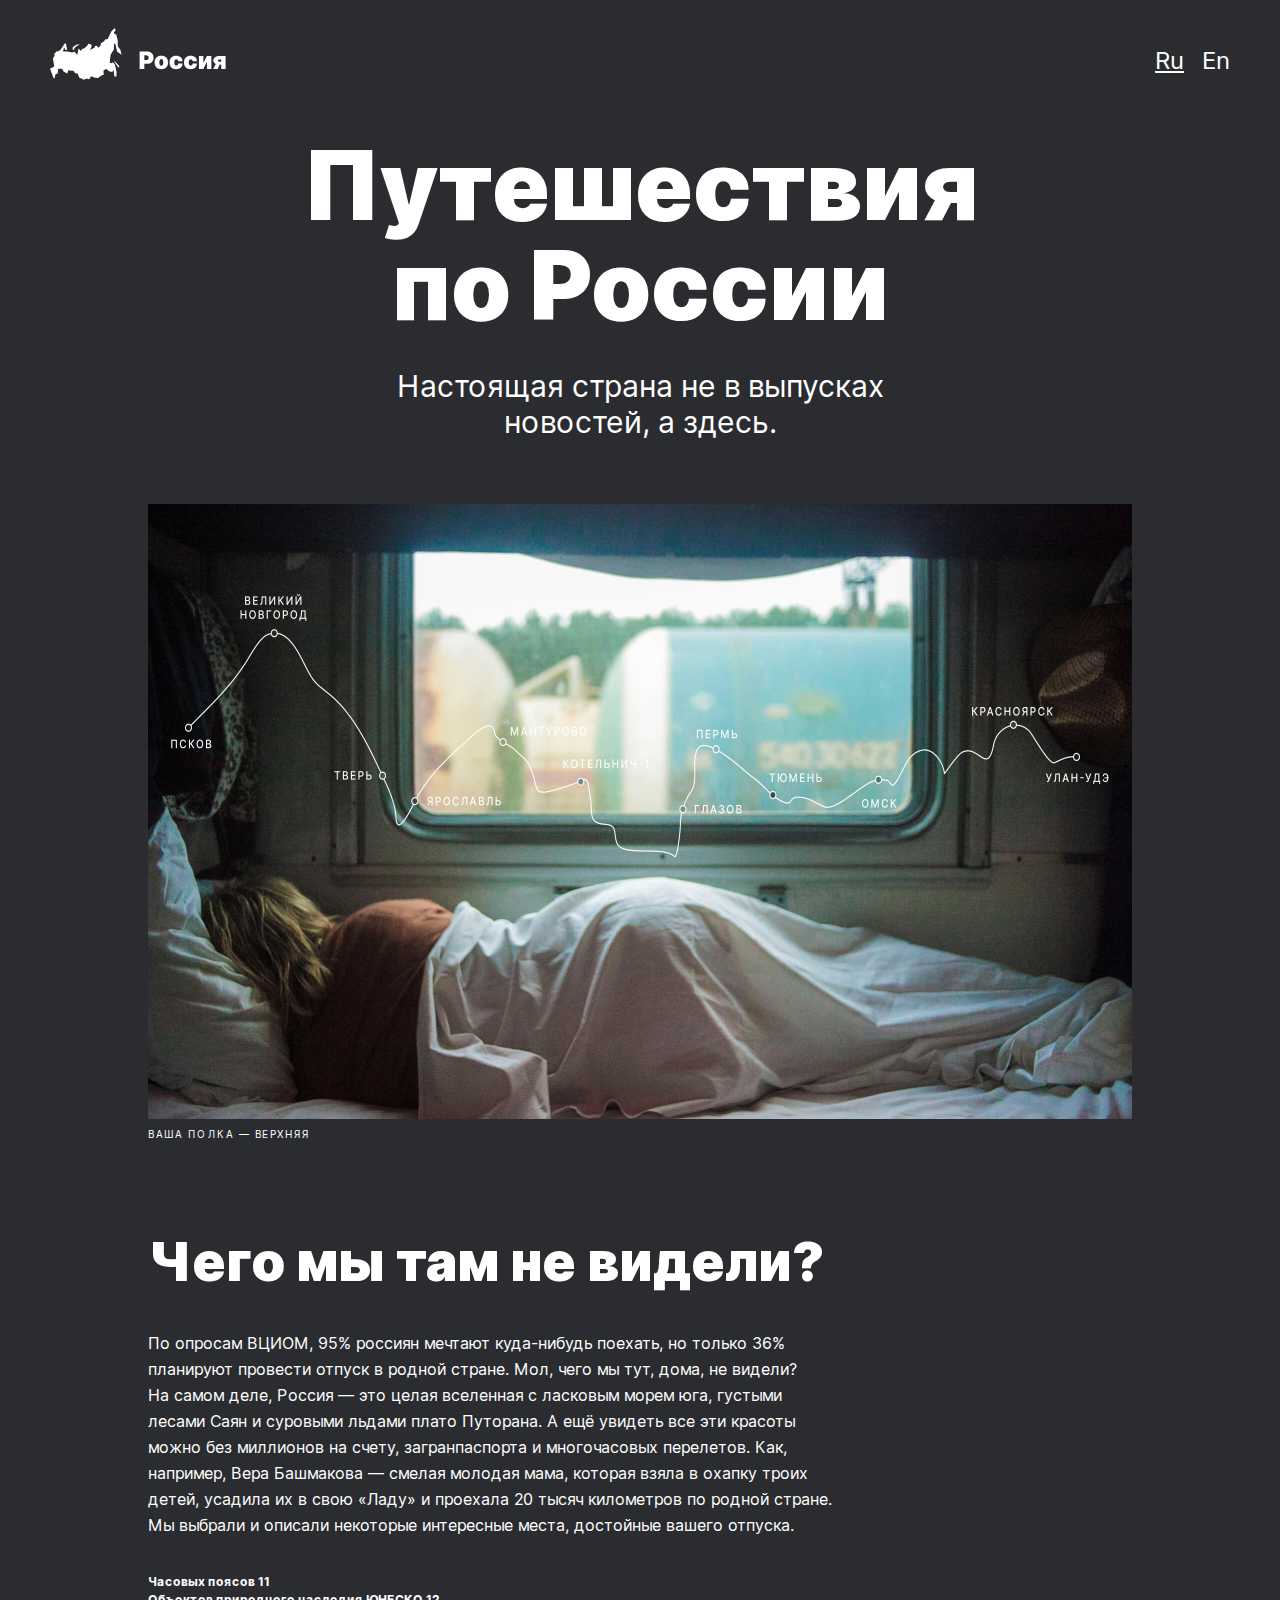
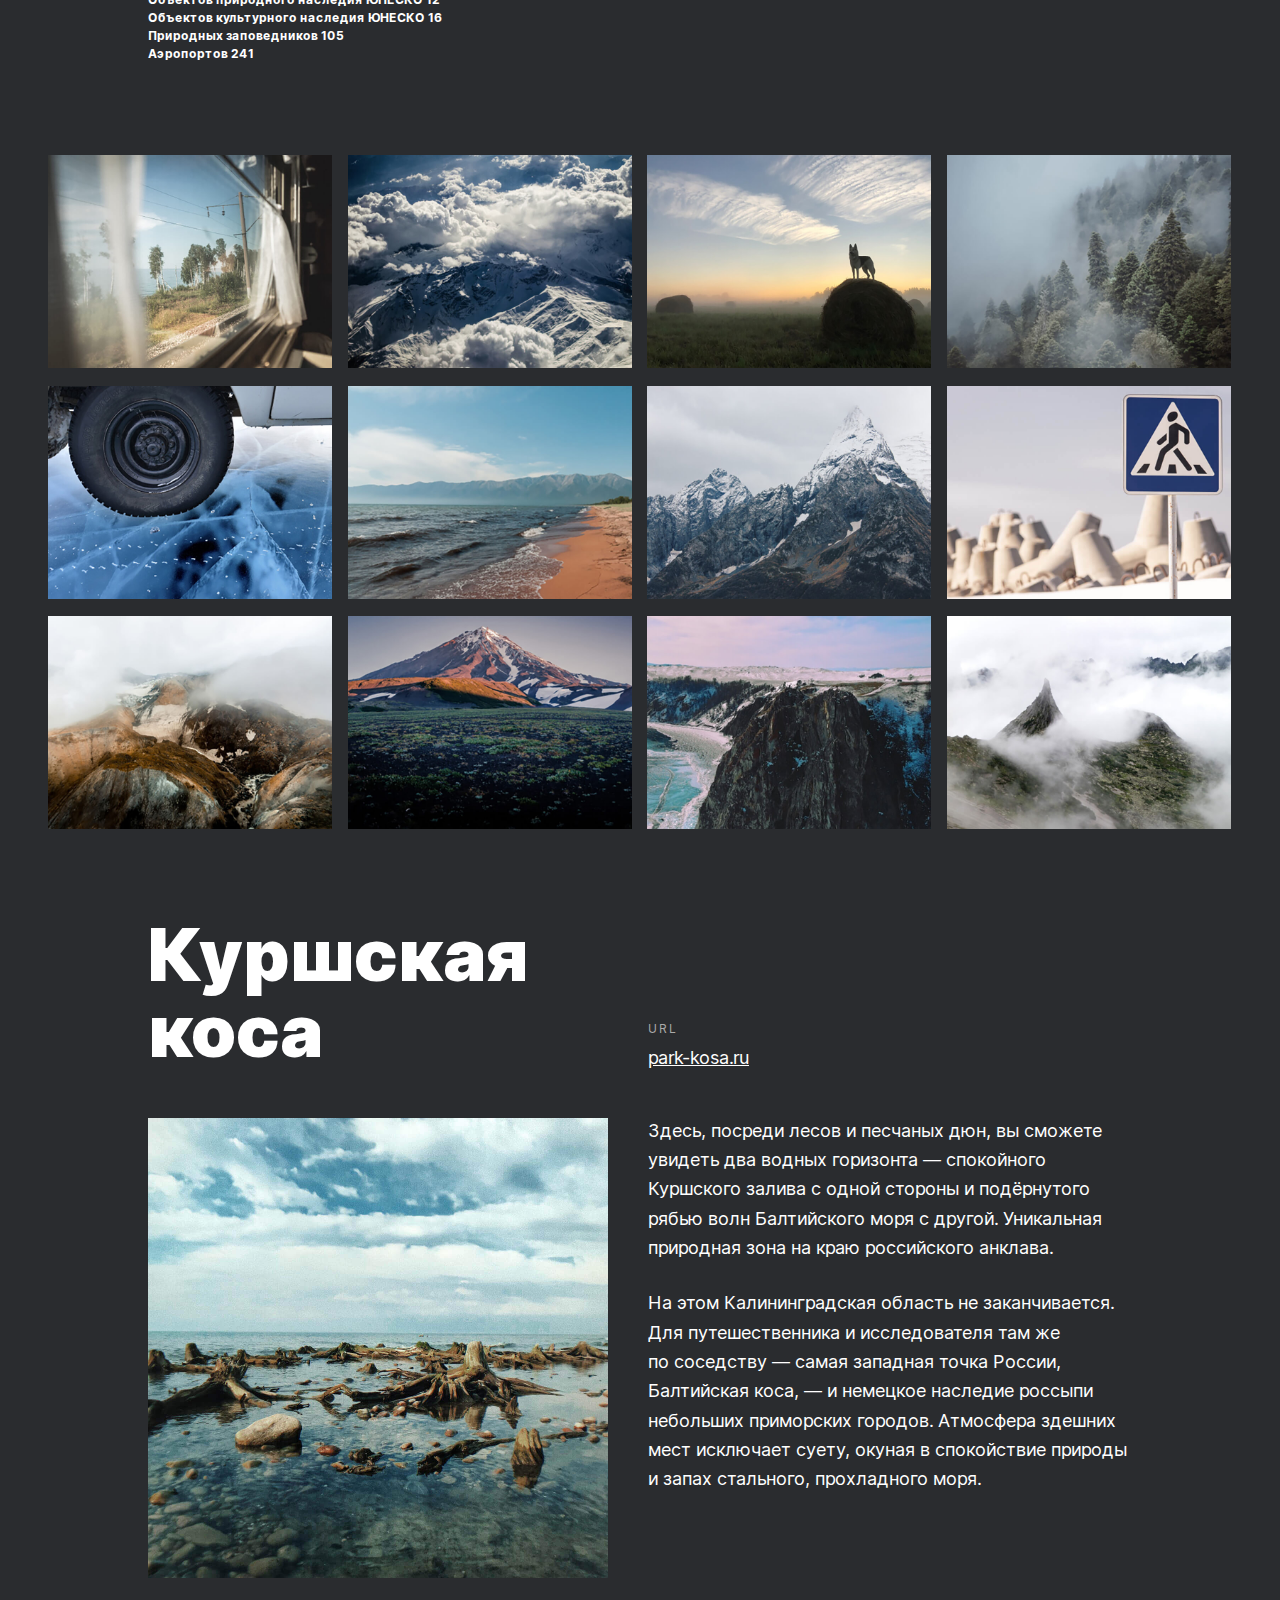
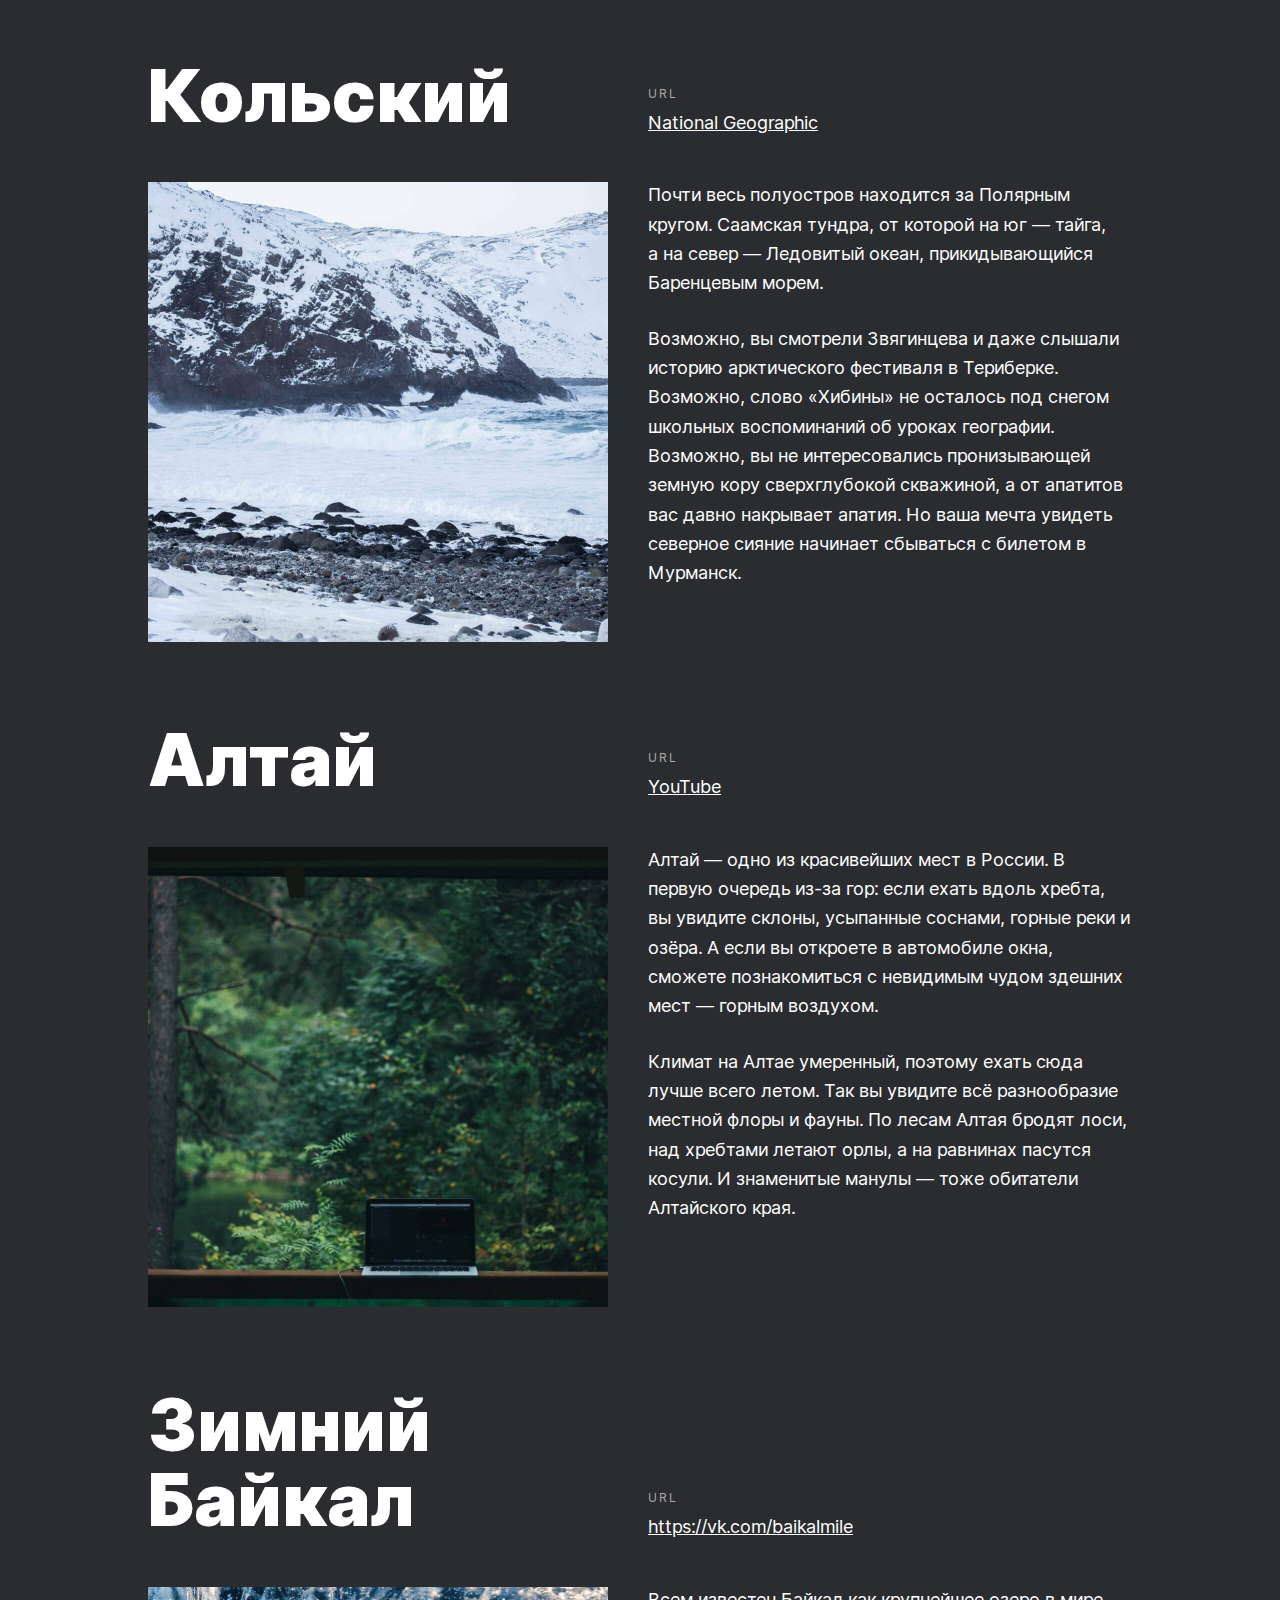
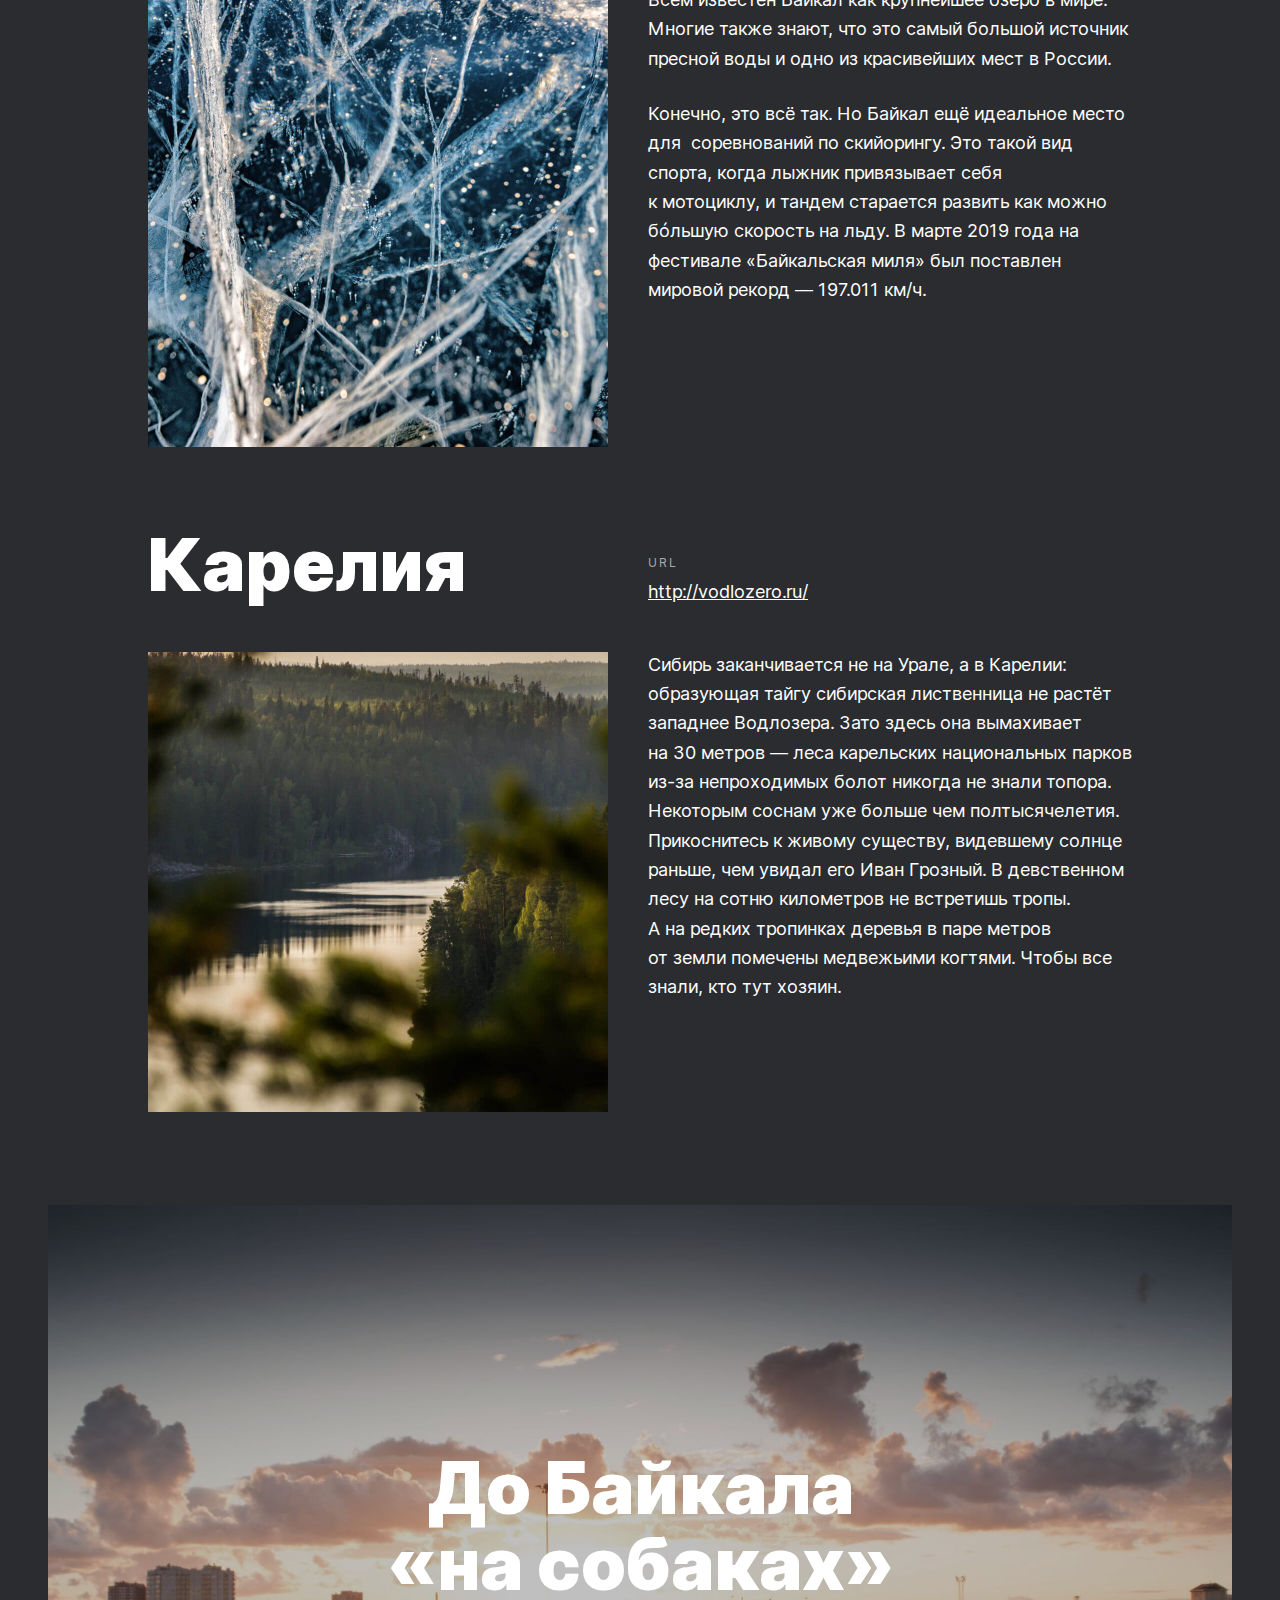
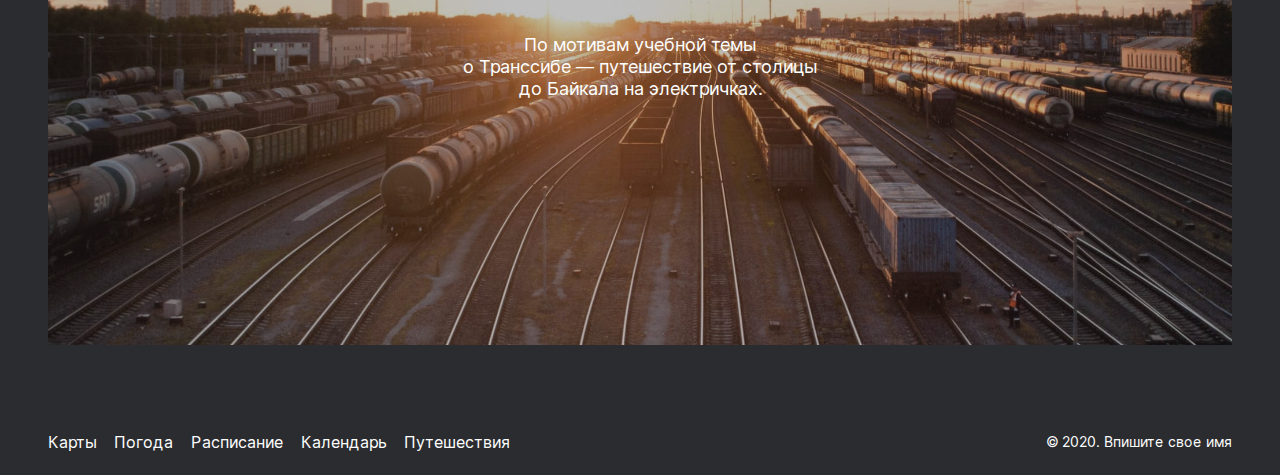
==== index.html @ 859beb15 "Файловая структура по БЭМ" ====
<!DOCTYPE html>
<html lang="ru">
  <head>
    <meta charset="UTF-8" />
    <meta name="viewport" content="width=device-width, initial-scale=1.0" />
    <link rel="stylesheet" href="./pages/index.css" />
    <title>Путешествия по России</title>
  </head>
  <body>
    <div class="page">
      <header class="header">
        <img
          class="header__logo"
          src="./images/header-logo.svg"
          alt="логотип Путешествия по России"
        />
        <ul class="header__lang">
          <li class="header__lang-links">
            <a href="#" class="header__lang-link header__lang-link_active"
              >Ru</a
            >
          </li>
          <li class="header__lang-links">
            <a href="#" class="header__lang-link">En</a>
          </li>
        </ul>
      </header>

      <main class="content">
        <section class="lead">
          <h1 class="lead__title">Путешествия по России</h1>

          <p class="lead__subtitle">
            Настоящая страна не в выпусках новостей, а здесь.
          </p>
          <img
            class="lead__image"
            src="./images/lead-polka.jpg"
            alt="Изображение полки в вагоне"
          />
          <p class="lead__caption">ваша полка — верхняя</p>
        </section>

        <section class="intro">
          <h2 class="intro__title">Чего мы&nbsp;там не&nbsp;видели?</h2>
          <p class="intro__text">
            По&nbsp;опросам ВЦИОМ, 95% россиян мечтают куда-нибудь поехать,
            но&nbsp;только 36% планируют провести отпуск в&nbsp;родной стране.
            Мол, чего мы&nbsp;тут, дома, не&nbsp;видели? На&nbsp;самом деле,
            Россия&nbsp;&mdash; это целая вселенная с ласковым морем юга,
            густыми лесами Саян и&nbsp;суровыми льдами плато Путорана.
            А&nbsp;ещё увидеть все эти красоты можно без миллионов на счету,
            загранпаспорта и&nbsp;многочасовых перелетов. Как, например, Вера
            Башмакова&nbsp;&mdash; смелая молодая мама, которая взяла
            в&nbsp;охапку троих детей, усадила их&nbsp;в&nbsp;свою
            &laquo;Ладу&raquo; и&nbsp;проехала 20&nbsp;тысяч километров
            по&nbsp;родной стране. Мы&nbsp;выбрали и&nbsp;описали некоторые
            интересные места, достойные вашего отпуска.
          </p>
          <ul class="intro__list">
            <li class="intro__list-element">Часовых поясов 11</li>
            <li class="intro__list-element">
              Объектов природного наследия ЮНЕСКО 12
            </li>
            <li class="intro__list-element">
              Объектов культурного наследия ЮНЕСКО 16
            </li>
            <li class="intro__list-element">Природных заповедников 105</li>
            <li class="intro__list-element">Аэропортов 241</li>
          </ul>
        </section>

        <section class="photo-grids">
          <ul class="photo-grid">
          <li class="photo-grid__item">
            <img
              class="photo-grid__img"
              src="./images/photo-grid-train.jpg"
              alt="Поезд"
            />
          </li>
          <li class="photo-grid__item">
            <img
              class="photo-grid__img"
              src="./images/photo-grid-atharva-tulsi.jpg"
              alt="Вершина горы"
            />
          </li>
          <li class="photo-grid__item">
            <img
              class="photo-grid__img"
              src="./images/photo-grid-tuman.jpg"
              alt="Туман"
            />
          </li>
          <li class="photo-grid__item">
            <img
              class="photo-grid__img"
              src="./images/photo-grid-sochi.jpg"
              alt="Сочи"
            />
          </li>
          <li class="photo-grid__item">
            <img
              class="photo-grid__img"
              src="./images/photo-grid-arisa.jpg"
              alt="Лед"
            />
          </li>
          <li class="photo-grid__item">
            <img
              class="photo-grid__img"
              src="./images/photo-grid-baikal.jpg"
              alt="Байкал"
            />
          </li>
          <li class="photo-grid__item">
            <img
              class="photo-grid__img"
              src="./images/photo-grid-elbrus.jpg"
              alt="Эльбрус"
            />
          </li>
          <li class="photo-grid__item">
            <img
              class="photo-grid__img"
              src="./images/photo-grid-kondratiev.jpg"
              alt="Кондратьев"
            />
          </li>
          <li class="photo-grid__item">
            <img
              class="photo-grid__img"
              src="./images/photo-grid-kamchatka-1.jpg"
              alt="Камчатка"
            />
          </li>
          <li class="photo-grid__item">
            <img
              class="photo-grid__img"
              src="./images/photo-grid-kamchatka-2.jpg"
              alt="Камчатка"
            />
          </li>
          <li class="photo-grid__item">
            <img
              class="photo-grid__img"
              src="./images/photo-grid-baikal-2.jpg"
              alt="Байкал"
            />
          </li>
          <li class="photo-grid__item">
            <img
              class="photo-grid__img"
              src="./images/photo-grid-ergaki.jpg"
              alt="Эргаки"
            />
          </li>
        </ul>
        </section>
        <section class="places">
          <div class="place">
            <h2 class="place__title">Куршская коса</h2>
            <img
              class="place__img"
              src="./images/place-kosa.jpg"
              alt="Куршская коса"
            />
            <div class="place__website">
              <p class="place__url">URL</p>
              <a href="http://park-kosa.ru" class="place__link">park-kosa.ru</a>
            </div>
            <div class="place__paragraph">
              <p class="place__text place__text_top">
                Здесь, посреди лесов и&nbsp;песчаных дюн, вы&nbsp;сможете
                увидеть два водных горизонта&nbsp;&mdash; спокойного Куршского
                залива с&nbsp;одной стороны и подёрнутого рябью волн Балтийского
                моря с&nbsp;другой. Уникальная природная зона на&nbsp;краю
                российского анклава.
              </p>
              <p class="place__text">
                На&nbsp;этом Калининградская область не&nbsp;заканчивается.
                Для&nbsp;путешественника и&nbsp;исследователя там&nbsp;же
                по&nbsp;соседству&nbsp;&mdash; самая западная точка России,
                Балтийская коса,&nbsp;&mdash; и&nbsp;немецкое наследие россыпи
                небольших приморских городов. Атмосфера здешних мест исключает
                суету, окуная в&nbsp;спокойствие природы и&nbsp;запах стального,
                прохладного моря.
              </p>
            </div>
          </div>
          <div class="place">
            <h2 class="place__title">Кольский</h2>
            <img
              class="place__img"
              src="./images/place-kolsky.jpg"
              alt="Кольский"
            />
            <div class="place__website">
              <p class="place__url">URL</p>
              <a
                href="https://yourshot.nationalgeographic.com/photos/?keywords=kolskiy"
                class="place__link"
                >National Geographic</a
              >
            </div>
            <div class="place__paragraph">
              <p class="place__text place__text_top">
                Почти весь полуостров находится за&nbsp;Полярным кругом.
                Саамская тундра, от&nbsp;которой на&nbsp;юг&nbsp;&mdash; тайга,
                а&nbsp;на&nbsp;север&nbsp;&mdash; Ледовитый океан,
                прикидывающийся Баренцевым морем.
              </p>
              <p class="place__text">
                Возможно, вы смотрели Звягинцева и даже слышали историю
                арктического фестиваля в Териберке. Возможно, слово «Хибины» не
                осталось под снегом школьных воспоминаний об уроках географии.
                Возможно, вы не интересовались пронизывающей земную кору
                сверхглубокой скважиной, а от апатитов вас давно накрывает
                апатия. Но ваша мечта увидеть северное сияние начинает сбываться
                с билетом в Мурманск.
              </p>
            </div>
          </div>
          <div class="place">
            <h2 class="place__title">Алтай</h2>
            <img
              class="place__img"
              src="./images/place-altai.jpg"
              alt="Алтай"
            />
            <div class="place__website">
              <p class="place__url">URL</p>
              <a
                href="https://www.youtube.com/watch?v=7ZEsoV7kWAQ
              "
                class="place__link"
                >YouTube
              </a>
            </div>
            <div class="place__paragraph">
              <p class="place__text place__text_top">
                Алтай — одно из красивейших мест в России. В первую очередь
                из-за гор: если ехать вдоль хребта, вы увидите склоны, усыпанные
                соснами, горные реки и озёра. А&nbsp;если вы откроете в
                автомобиле окна, сможете познакомиться с невидимым чудом здешних
                мест — горным воздухом.
              </p>
              <p class="place__text">
                Климат на Алтае умеренный, поэтому ехать сюда лучше всего летом.
                Так вы увидите всё разнообразие местной флоры и фауны. По лесам
                Алтая бродят лоси, над хребтами летают орлы, а&nbsp;на равнинах
                пасутся косули. И&nbsp;знаменитые манулы — тоже обитатели
                Алтайского края.
              </p>
            </div>
          </div>
          <div class="place">
            <h2 class="place__title">Зимний Байкал</h2>
            <img
              class="place__img"
              src="./images/place-winter-baikal.jpg"
              alt="Зимний Байкал"
            />
            <div class="place__website">
              <p class="place__url">URL</p>
              <a href="https://vk.com/baikalmile" class="place__link"
                >https://vk.com/baikalmile</a
              >
            </div>
            <div class="place__paragraph">
              <p class="place__text place__text_top">
                Всем известен Байкал как крупнейшее озеро в&nbsp;мире. Многие
                также знают, что это самый большой источник пресной воды
                и&nbsp;одно из красивейших мест в&nbsp;России.
              </p>
              <p class="place__text">
                Конечно, это всё так. Но Байкал ещё идеальное место для 
                соревнований по скийорингу. Это такой вид спорта, когда лыжник
                привязывает себя к&nbsp;мотоциклу,&nbsp;и&nbsp;тандем старается развить как
                можно бóльшую скорость на льду. В марте 2019 года на фестивале
                «Байкальская миля» был поставлен мировой рекорд — 197.011 км/ч.
              </p>
            </div>
          </div>
          <div class="place">
            <h2 class="place__title">Карелия</h2>
            <img
              class="place__img"
              src="./images/place-karelia.jpg"
              alt="Карелия"
            />
            <div class="place__website">
              <p class="place__url">URL</p>
              <a href="http://vodlozero.ru" class="place__link"
                >http://vodlozero.ru/</a
              >
            </div>
            <div class="place__paragraph">
              <p class="place__text place__text_top">
                Сибирь заканчивается не&nbsp;на&nbsp;Урале,
                а&nbsp;в&nbsp;Карелии: образующая тайгу сибирская лиственница
                не&nbsp;растёт западнее Водлозера. Зато здесь она вымахивает
                на&nbsp;30&nbsp;метров&nbsp;&mdash; леса карельских национальных
                парков из-за непроходимых болот никогда не&nbsp;знали топора.
                Некоторым соснам уже больше чем полтысячелетия. Прикоснитесь к
                живому существу, видевшему солнце раньше, чем увидал его Иван
                Грозный. В&nbsp;девственном лесу на&nbsp;сотню километров
                не&nbsp;встретишь тропы. А&nbsp;на&nbsp;редких тропинках деревья
                в&nbsp;паре метров от&nbsp;земли помечены медвежьими когтями.
                Чтобы все знали, кто тут хозяин.
              </p>
              <p class="place__text"></p>
            </div>
          </div>
        </section>
        <section class="cover">
          <h2 class="cover__title">До Байкала «на&nbsp;собаках»</h2>
          <p class="cover__subtitle">
            По мотивам учебной темы о&nbsp;Транссибе&nbsp;—&nbsp;путешествие от&nbsp;столицы до
            Байкала на электричках.
          </p>
        </section>
      </main>

      <footer class="footer">
        <nav>
          <ul class="footer__menu">
            <li class="footer__links">
              <a href="https://yandex.ru/maps" class="footer__link">Карты</a>
            </li>
            <li class="footer__links">
              <a href="https://yandex.ru/pogoda" class="footer__link">Погода</a>
            </li>
            <li class="footer__links">
              <a href="https://rasp.yandex.ru" class="footer__link"
                >Расписание</a
              >
            </li>
            <li class="footer__links">
              <a href="https://calendar.yandex.ru" class="footer__link"
                >Календарь</a
              >
            </li>
            <li class="footer__links">
              <a
                href="
              https://travel.yandex.ru"
                class="footer__link"
                >Путешествия</a
              >
            </li>
          </ul>
        </nav>
        <div>
          <p class="footer__copyright">&copy; 2020. Впишите свое имя</p>
        </div>
      </footer>
    </div>
  </body>
</html>
---- pages/index.css ----
@import url(../vendor/normalize.css);
@import url(../vendor/fonts/fonts.css);

@import url(../blocks/page/page.css);
@import url(../blocks/header/header.css);
@import url(../blocks/header/__logo/header__logo.css);
@import url(../blocks/header/__lang/header__lang.css);
@import url(../blocks/header/__lang-links/header__lang-links.css);
@import url(../blocks/header/__lang-link/header__lang-link.css);
@import url(../blocks/header/__lang-link/header__lang-link_active.css);

@import url(../blocks/lead/lead.css);
@import url(../blocks/lead/__title/);
@import url(../blocks/lead/__title/lead__title.css);
@import url(../blocks/lead/__subtitle/lead__subtitle.css);
@import url(../blocks/lead/__image/lead__image.css);
@import url(../blocks/lead/__caption/lead__caption.css);

@import url(../blocks/intro/intro.css);
@import url(../blocks/intro/__title/intro__title.css);
@import url(../blocks/intro/__text/intro__text.css);
@import url(../blocks/intro/__list/intro__list.css);
@import url(../blocks/intro/__list-element/intro__list-element.css);

@import url(../blocks/photo-grid/photo-grid.css);
@import url(../blocks/photo-grid/__item/photo-grid__item.css);
@import url(../blocks/photo-grid/__img/photo-grid__img.css);

@import url(../blocks/places/places.css);

@import url(../blocks/place/place.css);
@import url(../blocks/place/__title/place__title.css);
@import url(../blocks/place/__img/place__img.css);
@import url(../blocks/place/__website/place__website.css);
@import url(../blocks/place/__url/place__url.css);
@import url(../blocks/place/__link/place__link.css);
@import url(../blocks/place/__paragraph/place__paragraph.css);
@import url(../blocks/place/__text/place__text.css);
@import url(../blocks/place/__text/place__text_top.css);

@import url(../blocks/cover/cover.css);
@import url(../blocks/cover/__title/cover__title.css);
@import url(../blocks/cover/__subtitle/cover__subtitle.css);

@import url(../blocks/footer/footer.css);
@import url(../blocks/footer/__menu/footer__menu.css);
@import url(../blocks/footer/__links/footer__links.css);
@import url(../blocks/footer/__link/footer__link.css);
@import url(../blocks/footer/__copyright/footer__copyright.css);
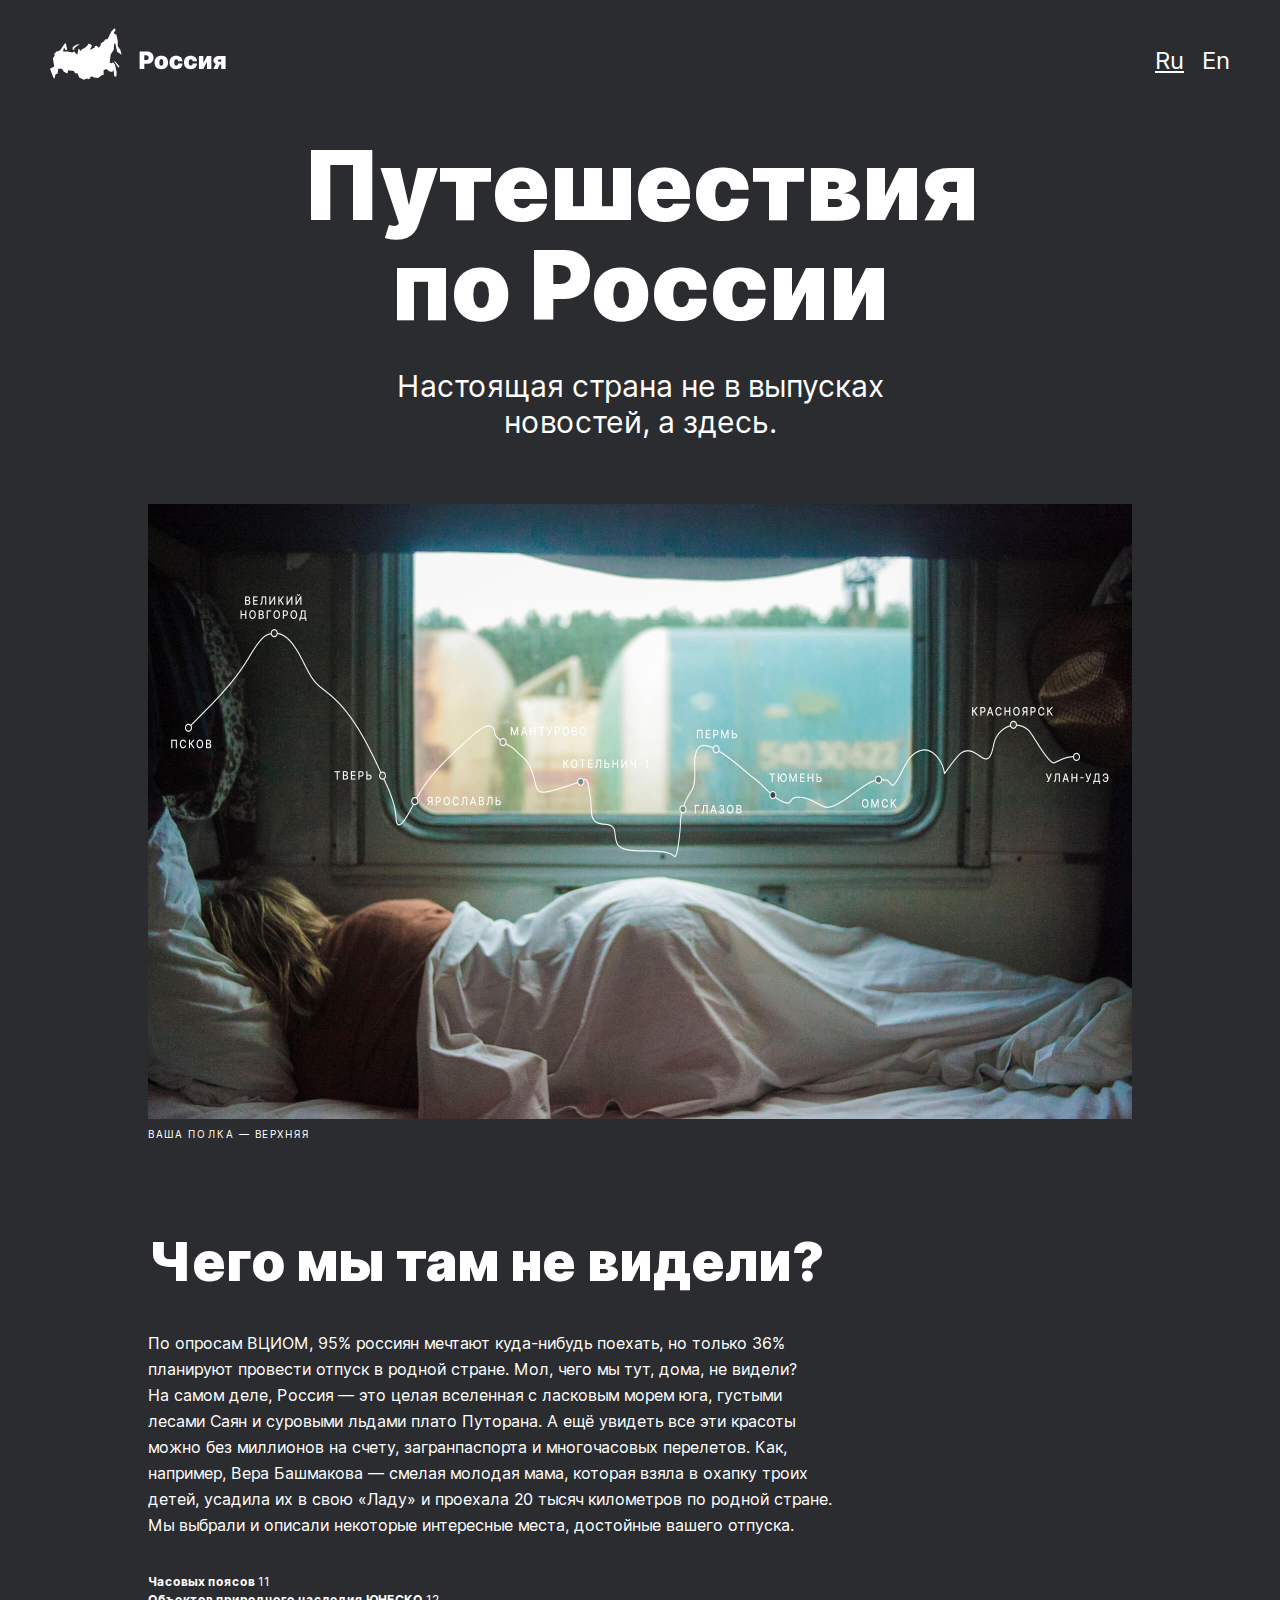
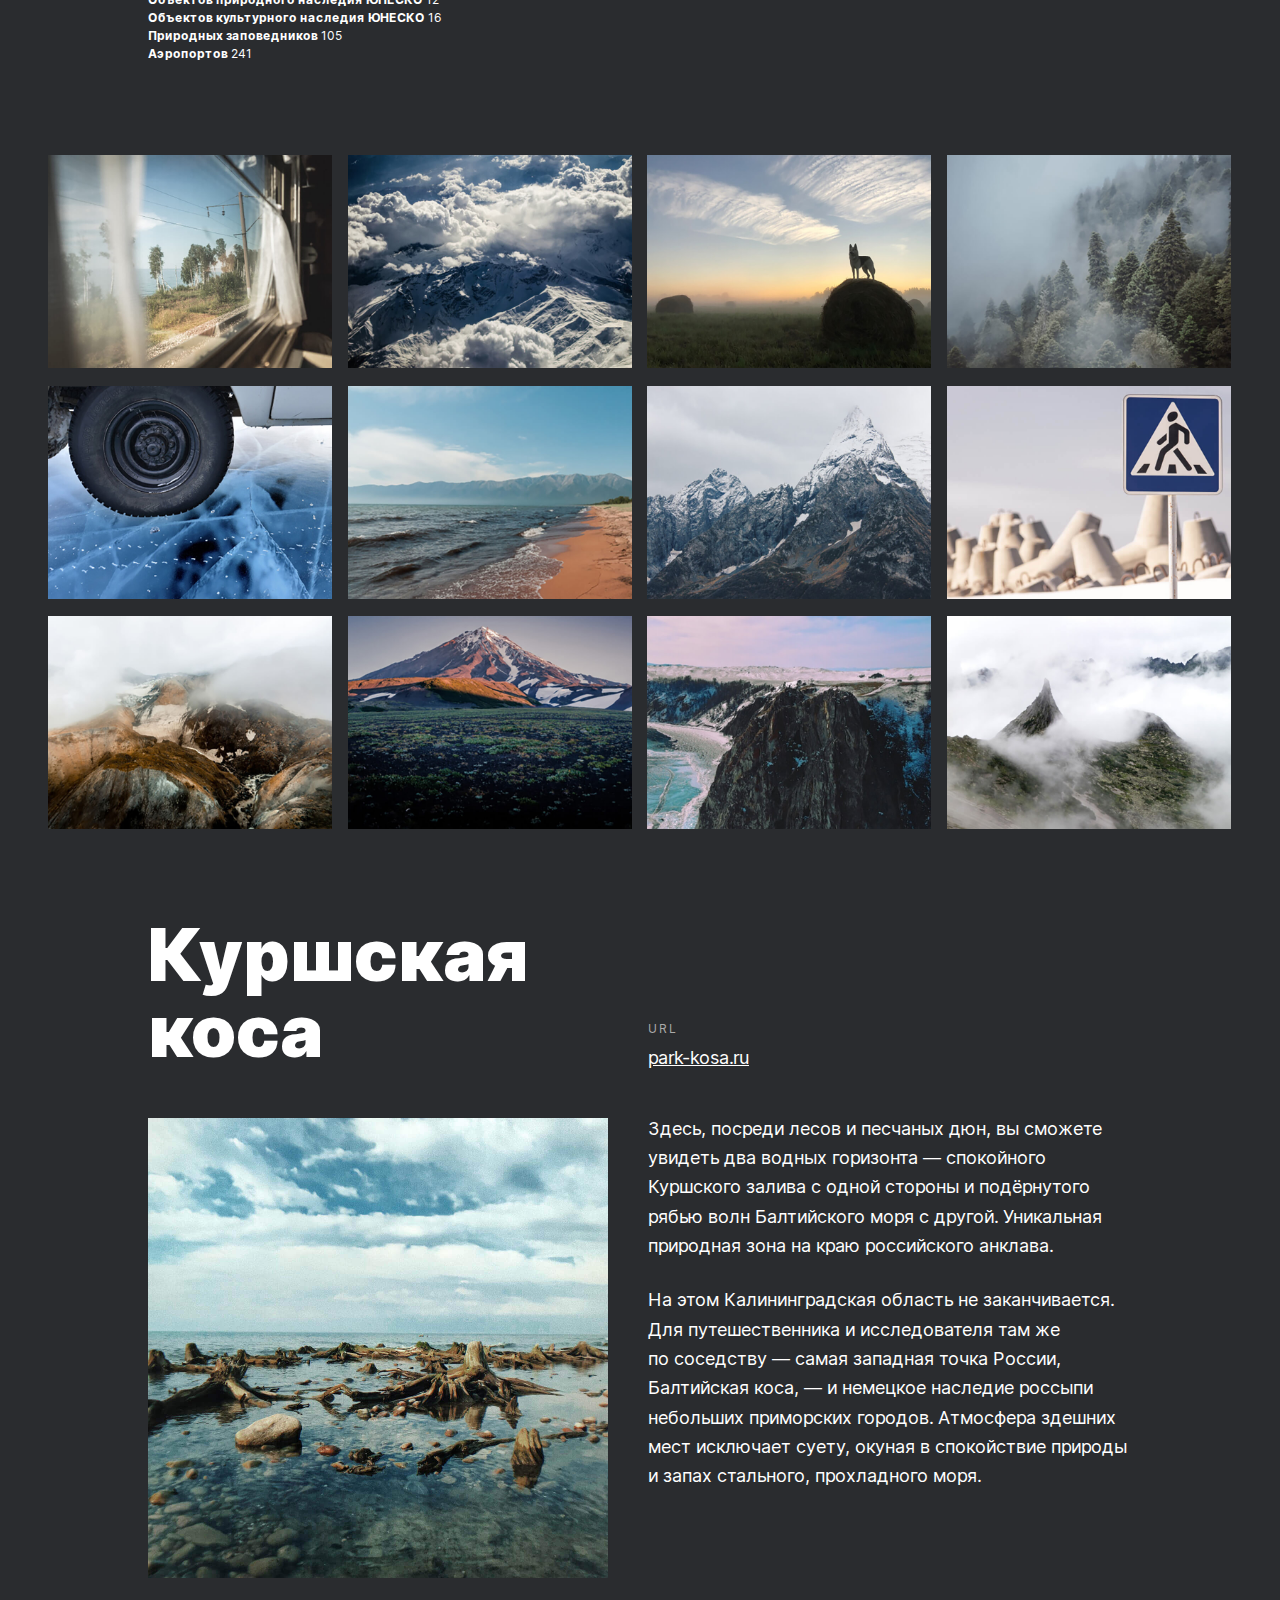
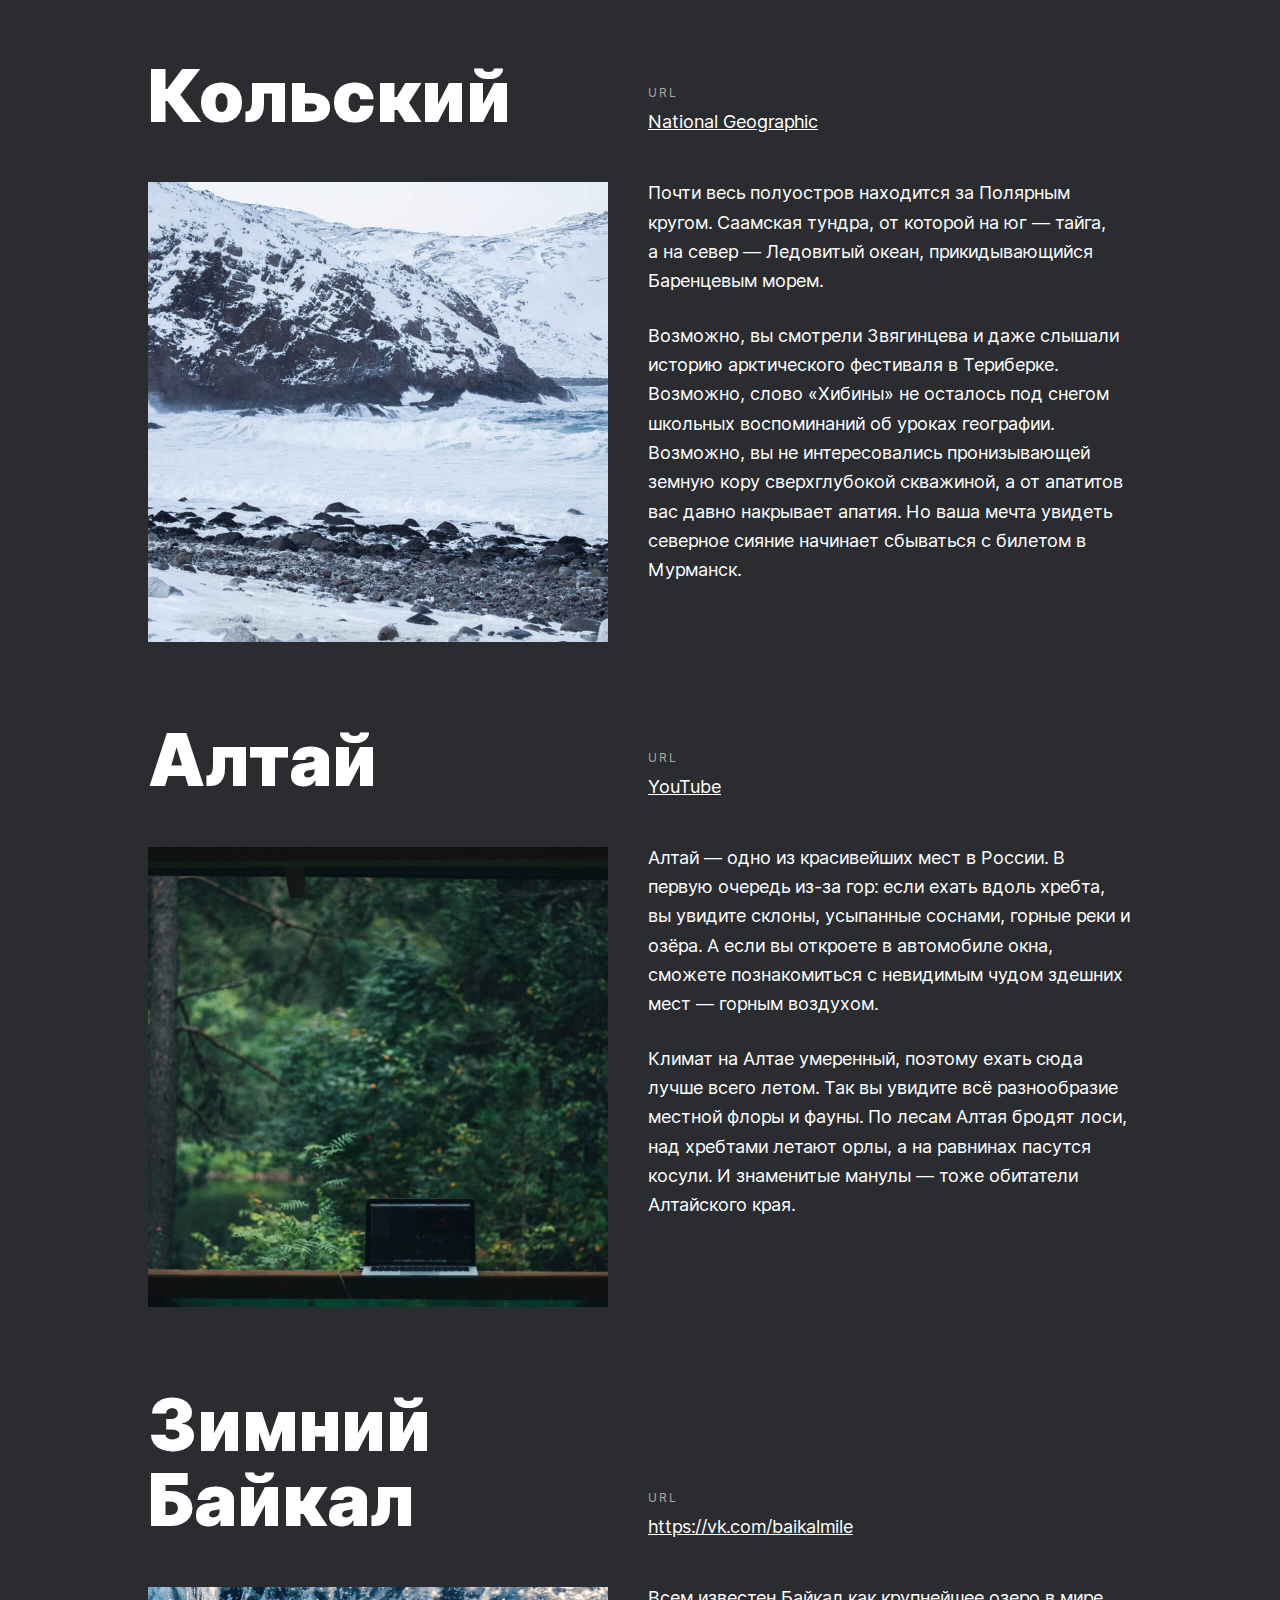
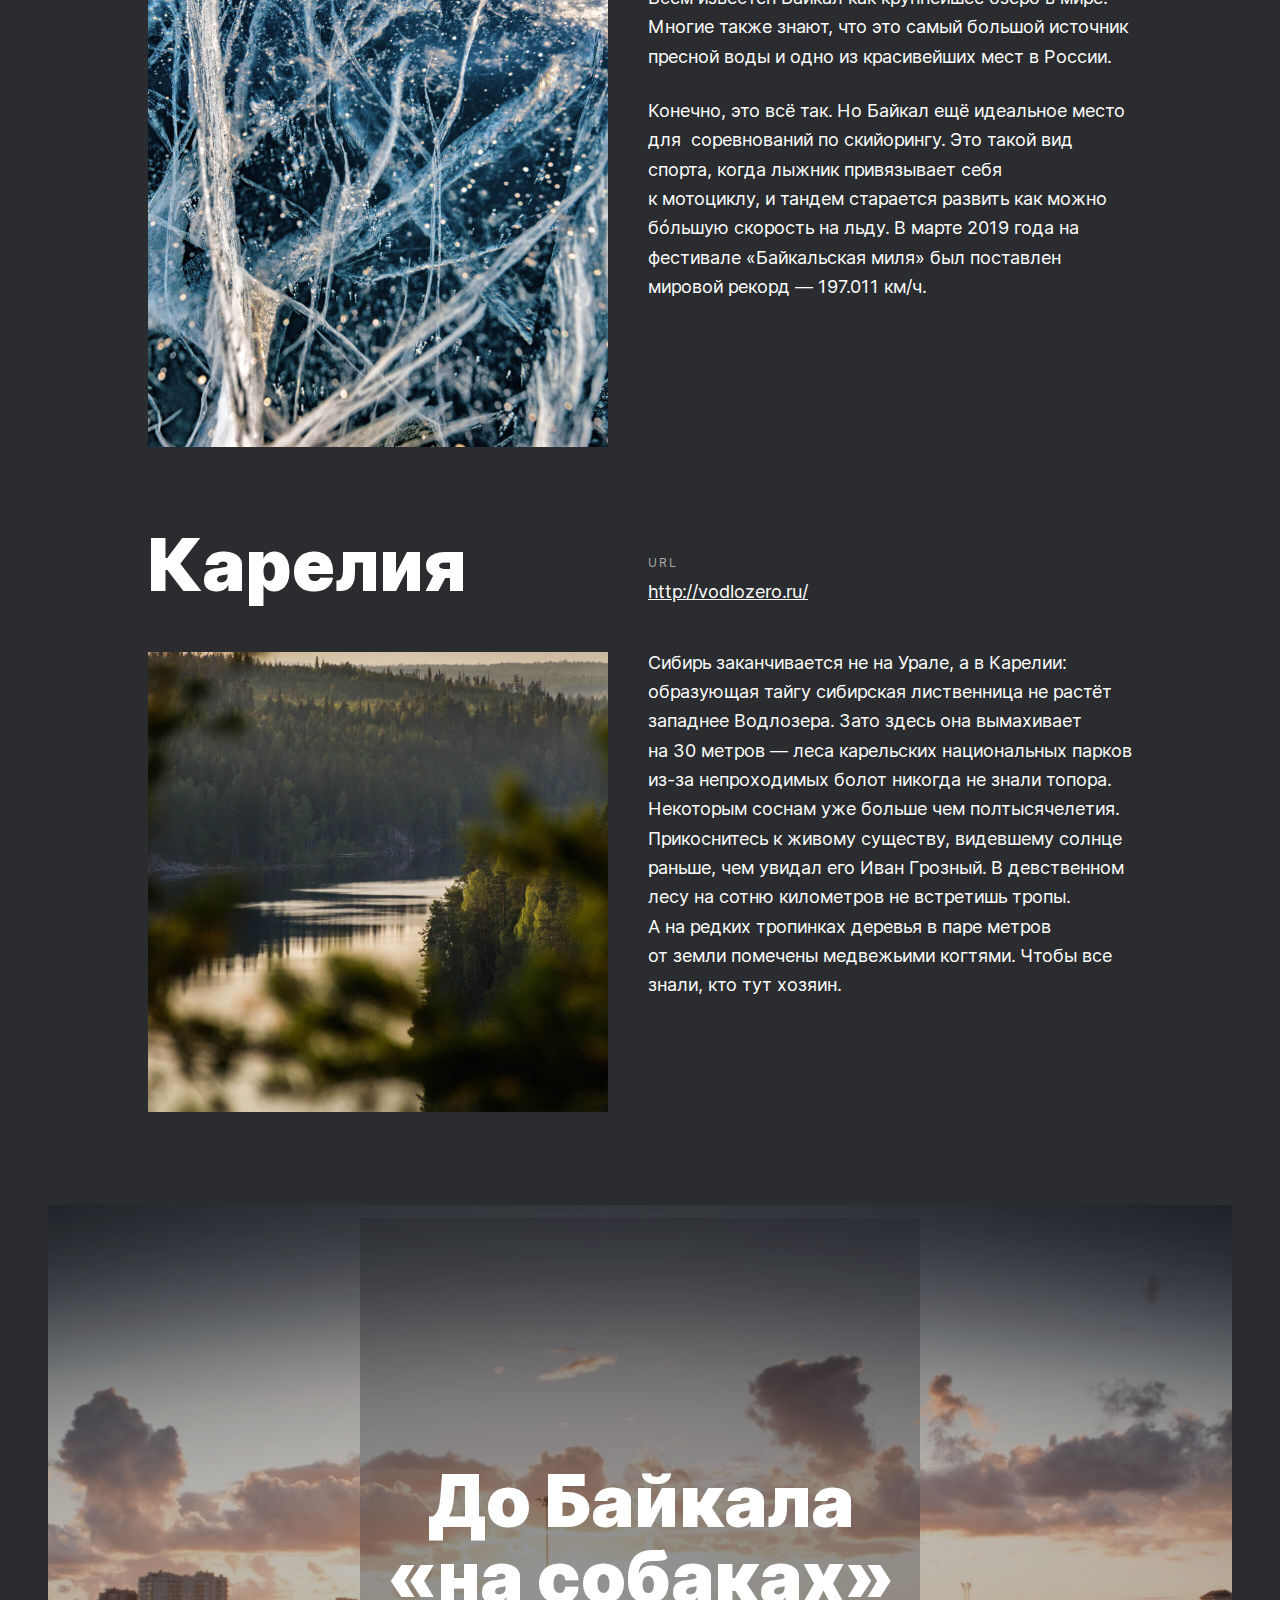
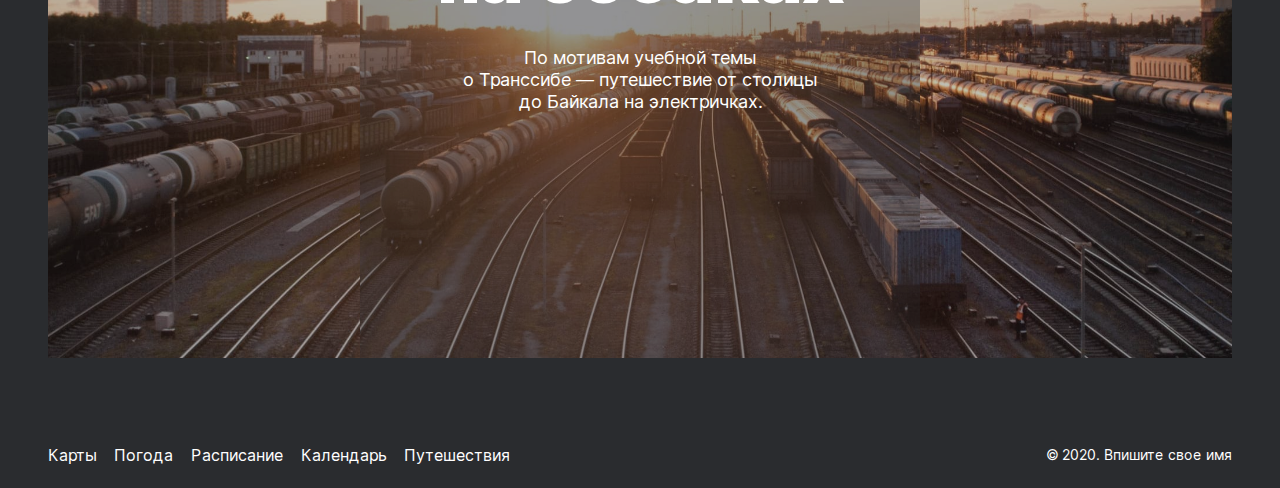
==== commit 05b477b1: "Исправления замечаний после первого код ревью" ====
--- a/index.html
+++ b/index.html
@@ -58,108 +58,129 @@
             интересные места, достойные вашего отпуска.
           </p>
           <ul class="intro__list">
-            <li class="intro__list-element">Часовых поясов 11</li>
-            <li class="intro__list-element">
-              Объектов природного наследия ЮНЕСКО 12
-            </li>
-            <li class="intro__list-element">
-              Объектов культурного наследия ЮНЕСКО 16
-            </li>
-            <li class="intro__list-element">Природных заповедников 105</li>
-            <li class="intro__list-element">Аэропортов 241</li>
+            <li class="intro__list-element intro__list-element__type_text">
+              Часовых поясов
+              <p class="intro__list-element intro__list-element__type_number">
+                11
+              </p>
+            </li>
+            <li class="intro__list-element intro__list-element__type_text">
+              Объектов природного наследия ЮНЕСКО
+              <p class="intro__list-element intro__list-element__type_number">
+                12
+              </p>
+            </li>
+            <li class="intro__list-element intro__list-element__type_text">
+              Объектов культурного наследия ЮНЕСКО
+              <p class="intro__list-element intro__list-element__type_number">
+                16
+              </p>
+            </li>
+            <li class="intro__list-element intro__list-element__type_text">
+              Природных заповедников
+              <p class="intro__list-element intro__list-element__type_number">
+                105
+              </p>
+            </li>
+            <li class="intro__list-element intro__list-element__type_text">
+              Аэропортов
+              <p class="intro__list-element intro__list-element__type_number">
+                241
+              </p>
+            </li>
           </ul>
         </section>
-
         <section class="photo-grids">
           <ul class="photo-grid">
-          <li class="photo-grid__item">
-            <img
-              class="photo-grid__img"
-              src="./images/photo-grid-train.jpg"
-              alt="Поезд"
-            />
-          </li>
-          <li class="photo-grid__item">
-            <img
-              class="photo-grid__img"
-              src="./images/photo-grid-atharva-tulsi.jpg"
-              alt="Вершина горы"
-            />
-          </li>
-          <li class="photo-grid__item">
-            <img
-              class="photo-grid__img"
-              src="./images/photo-grid-tuman.jpg"
-              alt="Туман"
-            />
-          </li>
-          <li class="photo-grid__item">
-            <img
-              class="photo-grid__img"
-              src="./images/photo-grid-sochi.jpg"
-              alt="Сочи"
-            />
-          </li>
-          <li class="photo-grid__item">
-            <img
-              class="photo-grid__img"
-              src="./images/photo-grid-arisa.jpg"
-              alt="Лед"
-            />
-          </li>
-          <li class="photo-grid__item">
-            <img
-              class="photo-grid__img"
-              src="./images/photo-grid-baikal.jpg"
-              alt="Байкал"
-            />
-          </li>
-          <li class="photo-grid__item">
-            <img
-              class="photo-grid__img"
-              src="./images/photo-grid-elbrus.jpg"
-              alt="Эльбрус"
-            />
-          </li>
-          <li class="photo-grid__item">
-            <img
-              class="photo-grid__img"
-              src="./images/photo-grid-kondratiev.jpg"
-              alt="Кондратьев"
-            />
-          </li>
-          <li class="photo-grid__item">
-            <img
-              class="photo-grid__img"
-              src="./images/photo-grid-kamchatka-1.jpg"
-              alt="Камчатка"
-            />
-          </li>
-          <li class="photo-grid__item">
-            <img
-              class="photo-grid__img"
-              src="./images/photo-grid-kamchatka-2.jpg"
-              alt="Камчатка"
-            />
-          </li>
-          <li class="photo-grid__item">
-            <img
-              class="photo-grid__img"
-              src="./images/photo-grid-baikal-2.jpg"
-              alt="Байкал"
-            />
-          </li>
-          <li class="photo-grid__item">
-            <img
-              class="photo-grid__img"
-              src="./images/photo-grid-ergaki.jpg"
-              alt="Эргаки"
-            />
-          </li>
-        </ul>
+            <li class="photo-grid__item">
+              <img
+                class="photo-grid__img"
+                src="./images/photo-grid-train.jpg"
+                alt="Поезд"
+              />
+            </li>
+            <li class="photo-grid__item">
+              <img
+                class="photo-grid__img"
+                src="./images/photo-grid-atharva-tulsi.jpg"
+                alt="Вершина горы"
+              />
+            </li>
+            <li class="photo-grid__item">
+              <img
+                class="photo-grid__img"
+                src="./images/photo-grid-tuman.jpg"
+                alt="Туман"
+              />
+            </li>
+            <li class="photo-grid__item">
+              <img
+                class="photo-grid__img"
+                src="./images/photo-grid-sochi.jpg"
+                alt="Сочи"
+              />
+            </li>
+            <li class="photo-grid__item">
+              <img
+                class="photo-grid__img"
+                src="./images/photo-grid-arisa.jpg"
+                alt="Лед"
+              />
+            </li>
+            <li class="photo-grid__item">
+              <img
+                class="photo-grid__img"
+                src="./images/photo-grid-baikal.jpg"
+                alt="Байкал"
+              />
+            </li>
+            <li class="photo-grid__item">
+              <img
+                class="photo-grid__img"
+                src="./images/photo-grid-elbrus.jpg"
+                alt="Эльбрус"
+              />
+            </li>
+            <li class="photo-grid__item">
+              <img
+                class="photo-grid__img"
+                src="./images/photo-grid-kondratiev.jpg"
+                alt="Кондратьев"
+              />
+            </li>
+            <li class="photo-grid__item">
+              <img
+                class="photo-grid__img"
+                src="./images/photo-grid-kamchatka-1.jpg"
+                alt="Камчатка"
+              />
+            </li>
+            <li class="photo-grid__item">
+              <img
+                class="photo-grid__img"
+                src="./images/photo-grid-kamchatka-2.jpg"
+                alt="Камчатка"
+              />
+            </li>
+            <li class="photo-grid__item">
+              <img
+                class="photo-grid__img"
+                src="./images/photo-grid-baikal-2.jpg"
+                alt="Байкал"
+              />
+            </li>
+            <li class="photo-grid__item">
+              <img
+                class="photo-grid__img"
+                src="./images/photo-grid-ergaki.jpg"
+                alt="Эргаки"
+              />
+            </li>
+          </ul>
         </section>
         <section class="places">
-          <div class="place">
+          <ul class="place__list">
+          <li class="place">
             <h2 class="place__title">Куршская коса</h2>
             <img
               class="place__img"
@@ -188,8 +209,8 @@
                 прохладного моря.
               </p>
             </div>
-          </div>
-          <div class="place">
+          </li>
+          <li class="place">
             <h2 class="place__title">Кольский</h2>
             <img
               class="place__img"
@@ -221,8 +242,8 @@
                 с билетом в Мурманск.
               </p>
             </div>
-          </div>
-          <div class="place">
+          </li>
+          <li class="place">
             <h2 class="place__title">Алтай</h2>
             <img
               class="place__img"
@@ -254,8 +275,8 @@
                 Алтайского края.
               </p>
             </div>
-          </div>
-          <div class="place">
+          </li>
+          <li class="place">
             <h2 class="place__title">Зимний Байкал</h2>
             <img
               class="place__img"
@@ -277,13 +298,14 @@
               <p class="place__text">
                 Конечно, это всё так. Но Байкал ещё идеальное место для 
                 соревнований по скийорингу. Это такой вид спорта, когда лыжник
-                привязывает себя к&nbsp;мотоциклу,&nbsp;и&nbsp;тандем старается развить как
-                можно бóльшую скорость на льду. В марте 2019 года на фестивале
-                «Байкальская миля» был поставлен мировой рекорд — 197.011 км/ч.
-              </p>
-            </div>
-          </div>
-          <div class="place">
+                привязывает себя к&nbsp;мотоциклу,&nbsp;и&nbsp;тандем старается
+                развить как можно бóльшую скорость на льду. В марте 2019 года на
+                фестивале «Байкальская миля» был поставлен мировой рекорд —
+                197.011 км/ч.
+              </p>
+            </div>
+          </li>
+          <li class="place">
             <h2 class="place__title">Карелия</h2>
             <img
               class="place__img"
@@ -312,14 +334,17 @@
               </p>
               <p class="place__text"></p>
             </div>
-          </div>
+          </li>
+        </ul>
         </section>
         <section class="cover">
+          <a href="https://stampsy.com/na-elektrichkakh-do-baikala" class="cover__link">
           <h2 class="cover__title">До Байкала «на&nbsp;собаках»</h2>
           <p class="cover__subtitle">
-            По мотивам учебной темы о&nbsp;Транссибе&nbsp;—&nbsp;путешествие от&nbsp;столицы до
-            Байкала на электричках.
+            По мотивам учебной темы о&nbsp;Транссибе&nbsp;—&nbsp;путешествие
+            от&nbsp;столицы до Байкала на электричках.
           </p>
+        </a>
         </section>
       </main>
 
@@ -352,9 +377,7 @@
             </li>
           </ul>
         </nav>
-        <div>
           <p class="footer__copyright">&copy; 2020. Впишите свое имя</p>
-        </div>
       </footer>
     </div>
   </body>
--- a/pages/index.css
+++ b/pages/index.css
@@ -7,7 +7,7 @@
 @import url(../blocks/header/__lang/header__lang.css);
 @import url(../blocks/header/__lang-links/header__lang-links.css);
 @import url(../blocks/header/__lang-link/header__lang-link.css);
-@import url(../blocks/header/__lang-link/header__lang-link_active.css);
+@import url(../blocks/header/__lang-link/_active/header__lang-link_active.css);
 
 @import url(../blocks/lead/lead.css);
 @import url(../blocks/lead/__title/);
@@ -21,6 +21,9 @@
 @import url(../blocks/intro/__text/intro__text.css);
 @import url(../blocks/intro/__list/intro__list.css);
 @import url(../blocks/intro/__list-element/intro__list-element.css);
+@import url(../blocks/intro/__list-element/__type/intro__list-element__type_text.css);
+@import url(../blocks/intro/__list-element/__type/intro__list-element__type_number.css);
+
 
 @import url(../blocks/photo-grid/photo-grid.css);
 @import url(../blocks/photo-grid/__item/photo-grid__item.css);
@@ -29,6 +32,7 @@
 @import url(../blocks/places/places.css);
 
 @import url(../blocks/place/place.css);
+@import url(../blocks/place/__list/place__list.css);
 @import url(../blocks/place/__title/place__title.css);
 @import url(../blocks/place/__img/place__img.css);
 @import url(../blocks/place/__website/place__website.css);
@@ -41,6 +45,7 @@
 @import url(../blocks/cover/cover.css);
 @import url(../blocks/cover/__title/cover__title.css);
 @import url(../blocks/cover/__subtitle/cover__subtitle.css);
+@import url(../blocks/cover/__link/cover__link.css);
 
 @import url(../blocks/footer/footer.css);
 @import url(../blocks/footer/__menu/footer__menu.css);
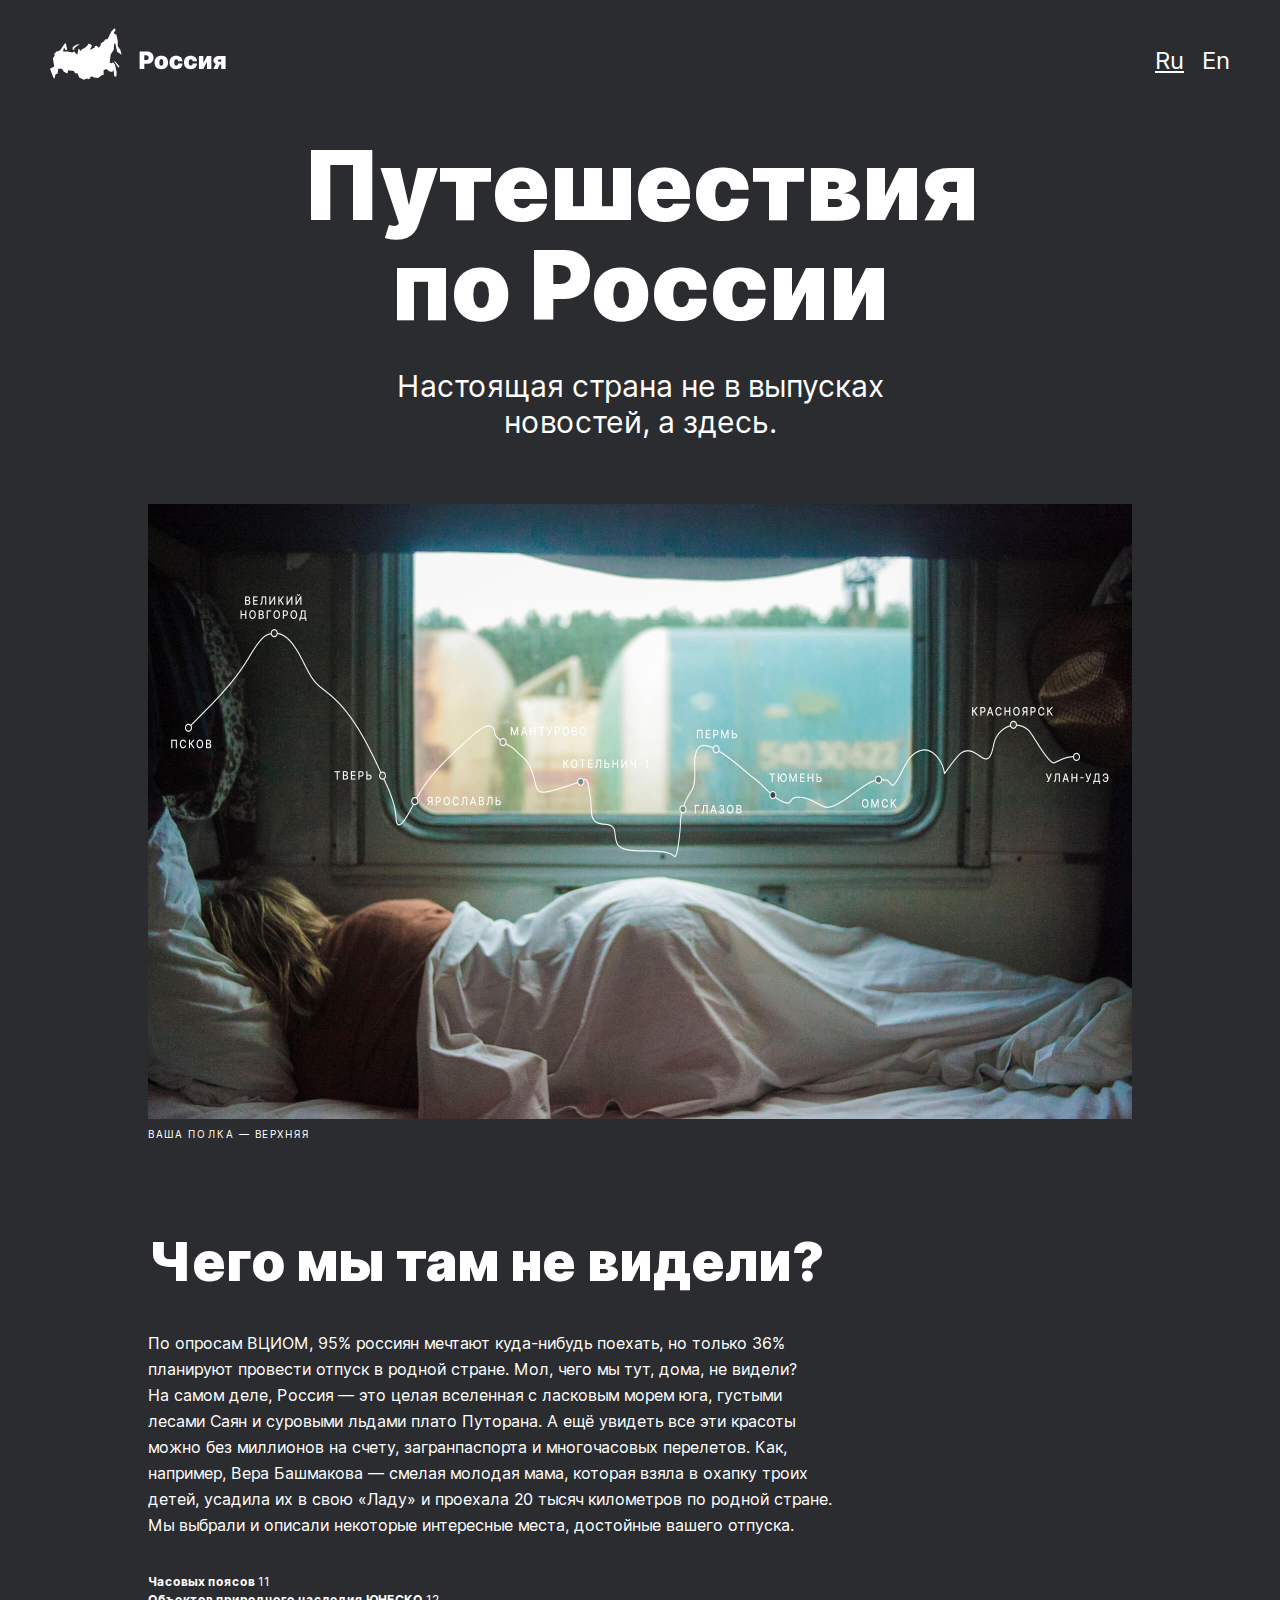
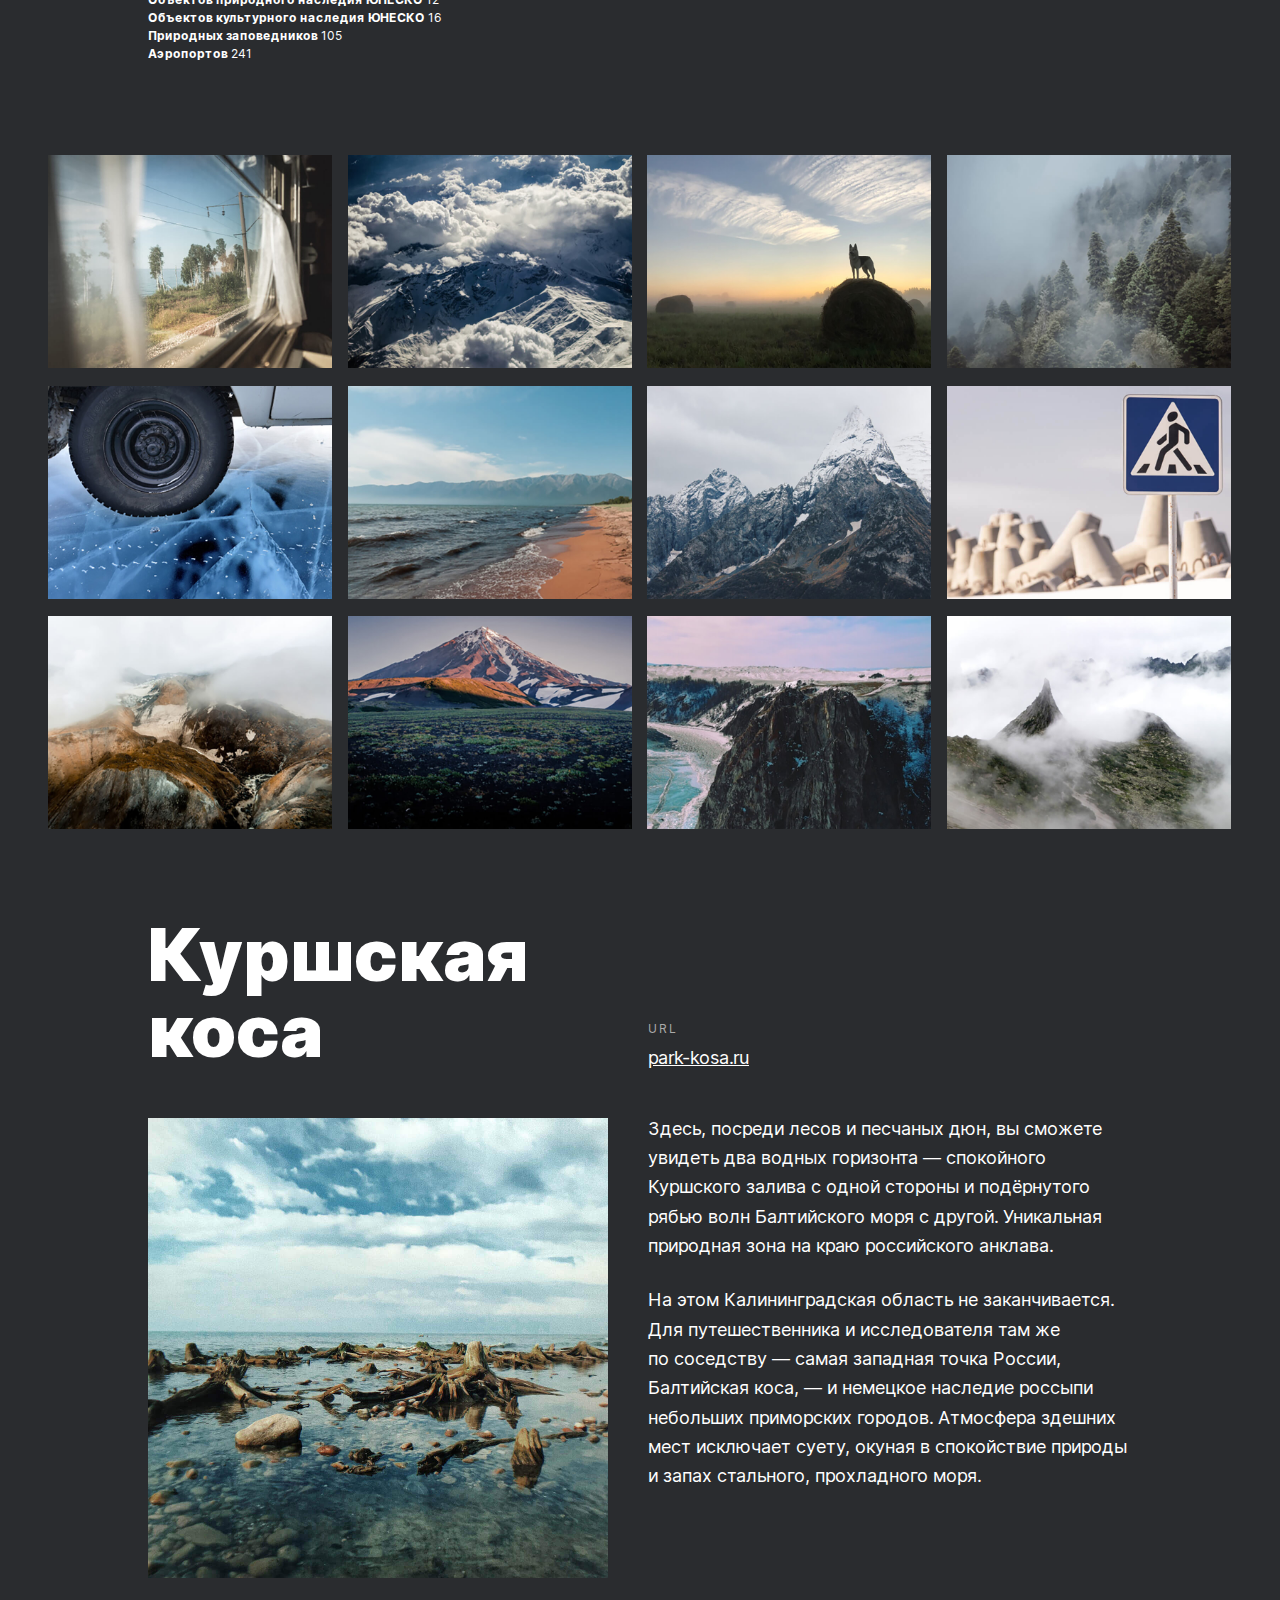
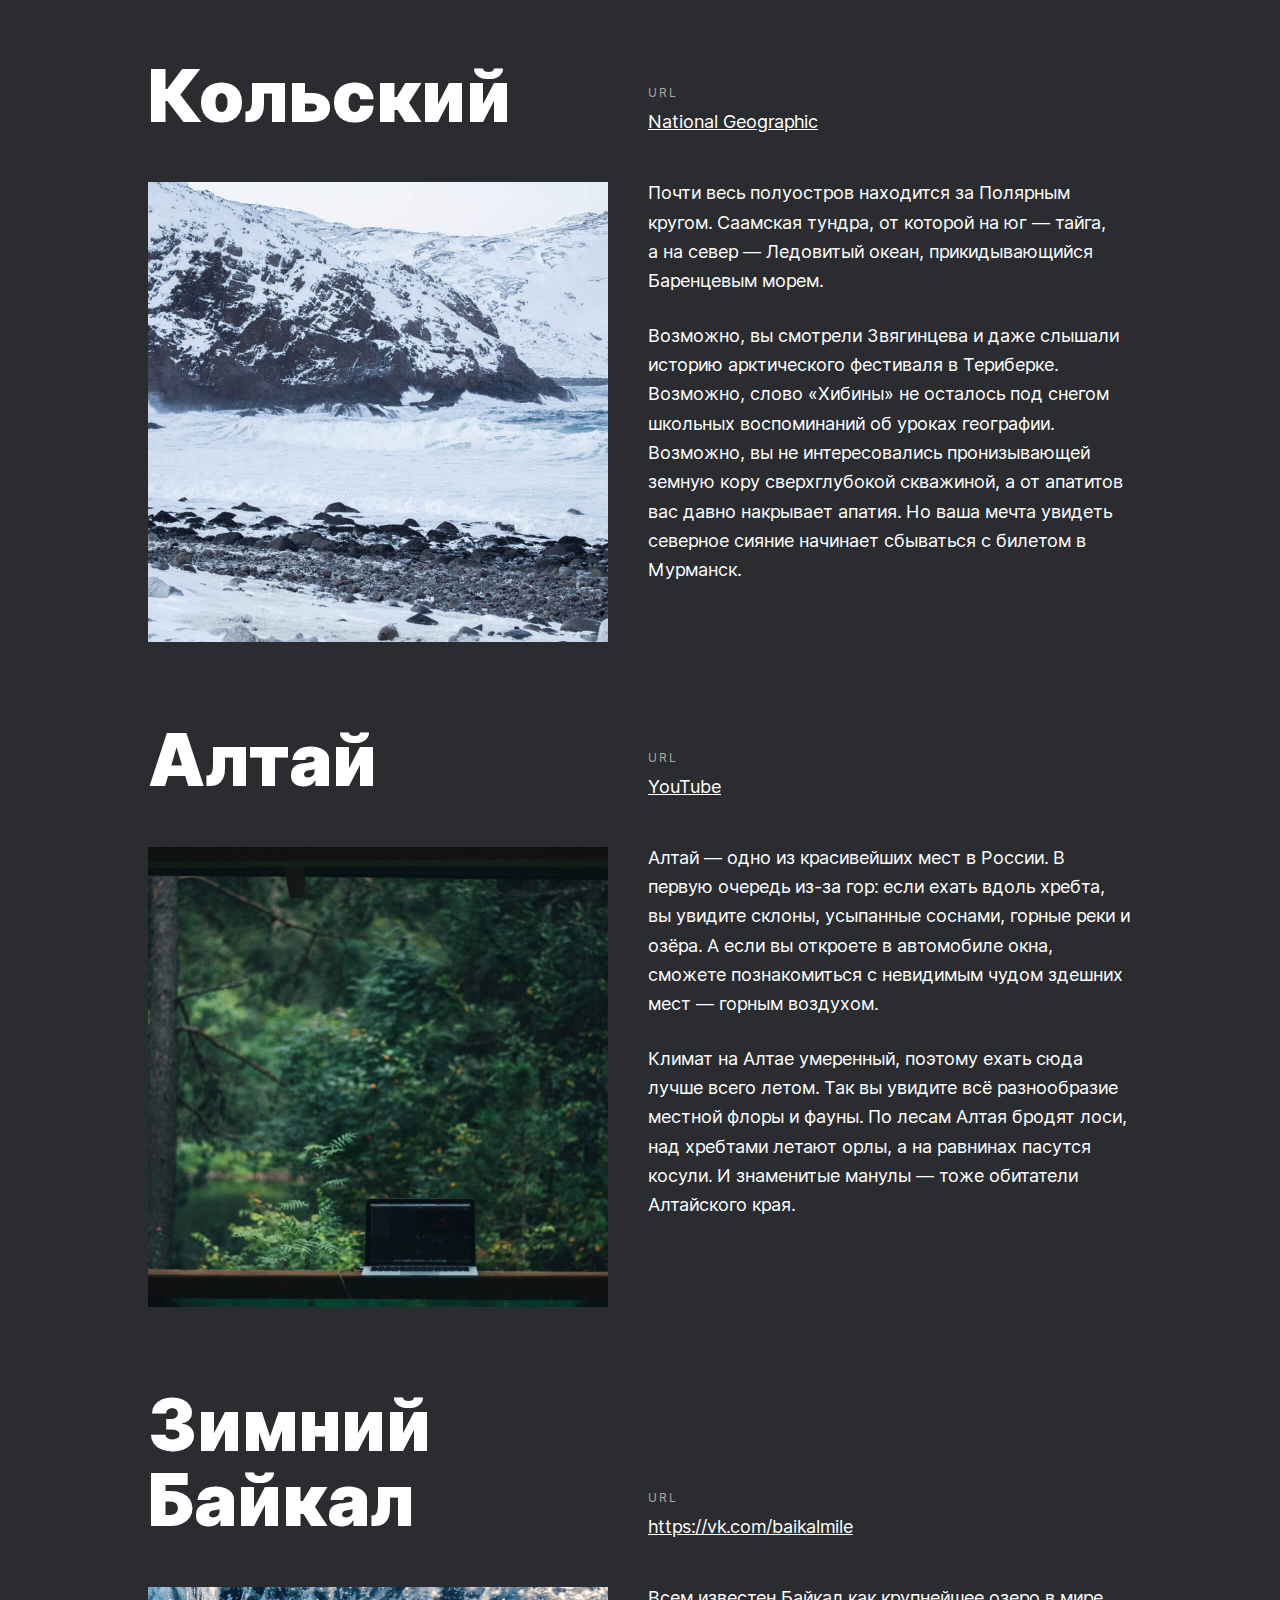
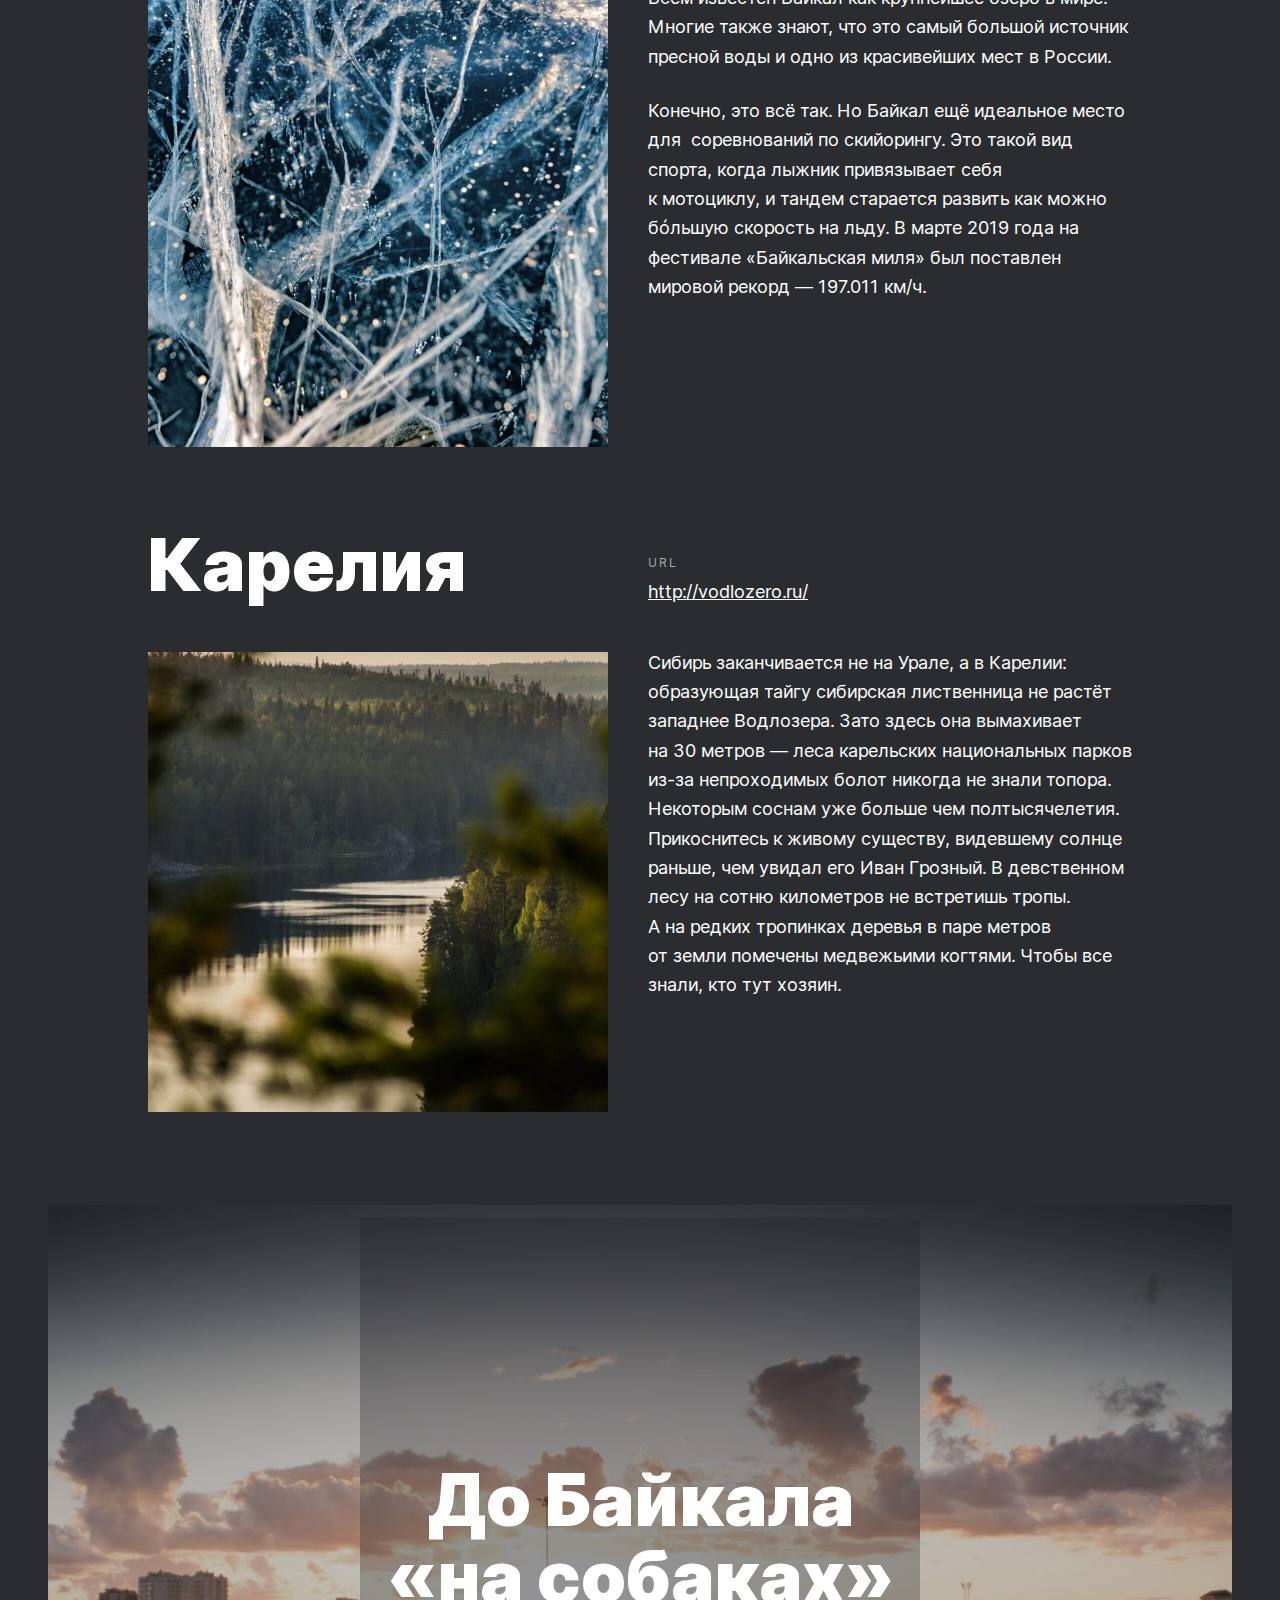
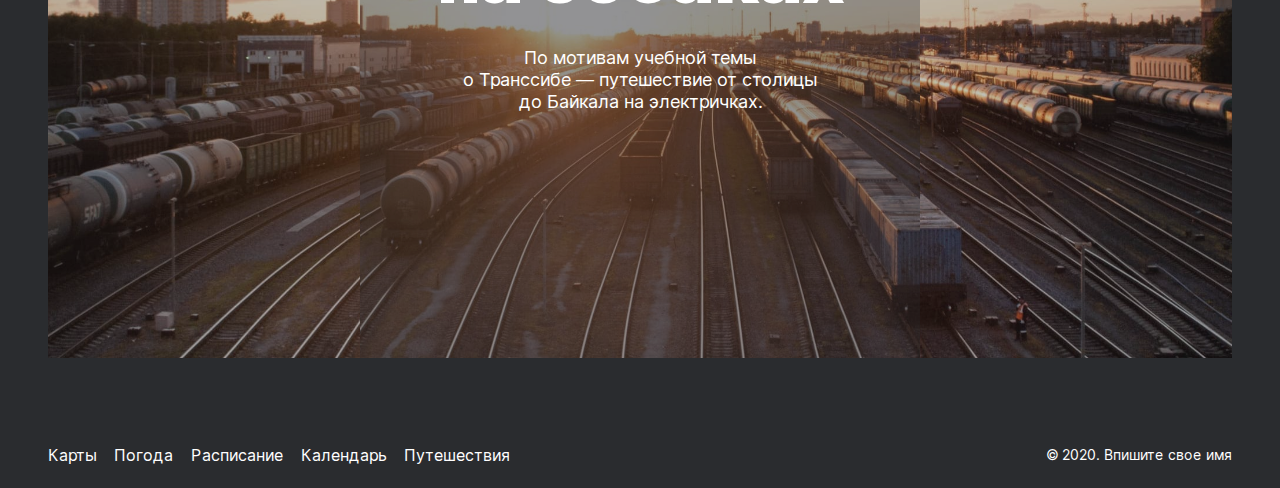
==== commit f8d36f3e: "Исправления после второго код ревью" ====
--- a/index.html
+++ b/index.html
@@ -6,7 +6,7 @@
     <link rel="stylesheet" href="./pages/index.css" />
     <title>Путешествия по России</title>
   </head>
-  <body>
+  <body class="body">
     <div class="page">
       <header class="header">
         <img
@@ -58,35 +58,31 @@
             интересные места, достойные вашего отпуска.
           </p>
           <ul class="intro__list">
-            <li class="intro__list-element intro__list-element__type_text">
-              Часовых поясов
-              <p class="intro__list-element intro__list-element__type_number">
-                11
+            <li class="intro__list-element">
+              <p class="intro__list-element_type_text">Часовых поясов</p>
+              <p class="intro__list-element_type_number">11</p>
+            </li>
+            <li class="intro__list-element">
+              <p class="intro__list-element_type_text">
+                Объектов природного наследия ЮНЕСКО
               </p>
-            </li>
-            <li class="intro__list-element intro__list-element__type_text">
-              Объектов природного наследия ЮНЕСКО
-              <p class="intro__list-element intro__list-element__type_number">
-                12
+              <p class="intro__list-element_type_number">12</p>
+            </li>
+            <li class="intro__list-element">
+              <p class="intro__list-element_type_text">
+                Объектов культурного наследия ЮНЕСКО
               </p>
-            </li>
-            <li class="intro__list-element intro__list-element__type_text">
-              Объектов культурного наследия ЮНЕСКО
-              <p class="intro__list-element intro__list-element__type_number">
-                16
+              <p class="intro__list-element_type_number">16</p>
+            </li>
+            <li class="intro__list-element">
+              <p class="intro__list-element_type_text">
+                Природных заповедников
               </p>
-            </li>
-            <li class="intro__list-element intro__list-element__type_text">
-              Природных заповедников
-              <p class="intro__list-element intro__list-element__type_number">
-                105
-              </p>
-            </li>
-            <li class="intro__list-element intro__list-element__type_text">
-              Аэропортов
-              <p class="intro__list-element intro__list-element__type_number">
-                241
-              </p>
+              <p class="intro__list-element_type_number">105</p>
+            </li>
+            <li class="intro__list-element">
+              <p class="intro__list-element_type_text">Аэропортов</p>
+              <p class="intro__list-element_type_number">241</p>
             </li>
           </ul>
         </section>
@@ -179,172 +175,178 @@
           </ul>
         </section>
         <section class="places">
-          <ul class="place__list">
-          <li class="place">
-            <h2 class="place__title">Куршская коса</h2>
-            <img
-              class="place__img"
-              src="./images/place-kosa.jpg"
-              alt="Куршская коса"
-            />
-            <div class="place__website">
-              <p class="place__url">URL</p>
-              <a href="http://park-kosa.ru" class="place__link">park-kosa.ru</a>
-            </div>
-            <div class="place__paragraph">
-              <p class="place__text place__text_top">
-                Здесь, посреди лесов и&nbsp;песчаных дюн, вы&nbsp;сможете
-                увидеть два водных горизонта&nbsp;&mdash; спокойного Куршского
-                залива с&nbsp;одной стороны и подёрнутого рябью волн Балтийского
-                моря с&nbsp;другой. Уникальная природная зона на&nbsp;краю
-                российского анклава.
-              </p>
-              <p class="place__text">
-                На&nbsp;этом Калининградская область не&nbsp;заканчивается.
-                Для&nbsp;путешественника и&nbsp;исследователя там&nbsp;же
-                по&nbsp;соседству&nbsp;&mdash; самая западная точка России,
-                Балтийская коса,&nbsp;&mdash; и&nbsp;немецкое наследие россыпи
-                небольших приморских городов. Атмосфера здешних мест исключает
-                суету, окуная в&nbsp;спокойствие природы и&nbsp;запах стального,
-                прохладного моря.
-              </p>
-            </div>
-          </li>
-          <li class="place">
-            <h2 class="place__title">Кольский</h2>
-            <img
-              class="place__img"
-              src="./images/place-kolsky.jpg"
-              alt="Кольский"
-            />
-            <div class="place__website">
-              <p class="place__url">URL</p>
-              <a
-                href="https://yourshot.nationalgeographic.com/photos/?keywords=kolskiy"
-                class="place__link"
-                >National Geographic</a
-              >
-            </div>
-            <div class="place__paragraph">
-              <p class="place__text place__text_top">
-                Почти весь полуостров находится за&nbsp;Полярным кругом.
-                Саамская тундра, от&nbsp;которой на&nbsp;юг&nbsp;&mdash; тайга,
-                а&nbsp;на&nbsp;север&nbsp;&mdash; Ледовитый океан,
-                прикидывающийся Баренцевым морем.
-              </p>
-              <p class="place__text">
-                Возможно, вы смотрели Звягинцева и даже слышали историю
-                арктического фестиваля в Териберке. Возможно, слово «Хибины» не
-                осталось под снегом школьных воспоминаний об уроках географии.
-                Возможно, вы не интересовались пронизывающей земную кору
-                сверхглубокой скважиной, а от апатитов вас давно накрывает
-                апатия. Но ваша мечта увидеть северное сияние начинает сбываться
-                с билетом в Мурманск.
-              </p>
-            </div>
-          </li>
-          <li class="place">
-            <h2 class="place__title">Алтай</h2>
-            <img
-              class="place__img"
-              src="./images/place-altai.jpg"
-              alt="Алтай"
-            />
-            <div class="place__website">
-              <p class="place__url">URL</p>
-              <a
-                href="https://www.youtube.com/watch?v=7ZEsoV7kWAQ
+          <ul class="places__list">
+            <li class="place">
+              <h2 class="place__title">Куршская коса</h2>
+              <img
+                class="place__img"
+                src="./images/place-kosa.jpg"
+                alt="Куршская коса"
+              />
+              <div class="place__website">
+                <p class="place__url">URL</p>
+                <a href="http://park-kosa.ru" class="place__link"
+                  >park-kosa.ru</a
+                >
+              </div>
+              <div class="place__paragraph">
+                <p class="place__text">
+                  Здесь, посреди лесов и&nbsp;песчаных дюн, вы&nbsp;сможете
+                  увидеть два водных горизонта&nbsp;&mdash; спокойного Куршского
+                  залива с&nbsp;одной стороны и подёрнутого рябью волн
+                  Балтийского моря с&nbsp;другой. Уникальная природная зона
+                  на&nbsp;краю российского анклава.
+                </p>
+                <p class="place__text">
+                  На&nbsp;этом Калининградская область не&nbsp;заканчивается.
+                  Для&nbsp;путешественника и&nbsp;исследователя там&nbsp;же
+                  по&nbsp;соседству&nbsp;&mdash; самая западная точка России,
+                  Балтийская коса,&nbsp;&mdash; и&nbsp;немецкое наследие россыпи
+                  небольших приморских городов. Атмосфера здешних мест исключает
+                  суету, окуная в&nbsp;спокойствие природы и&nbsp;запах
+                  стального, прохладного моря.
+                </p>
+              </div>
+            </li>
+            <li class="place">
+              <h2 class="place__title">Кольский</h2>
+              <img
+                class="place__img"
+                src="./images/place-kolsky.jpg"
+                alt="Кольский"
+              />
+              <div class="place__website">
+                <p class="place__url">URL</p>
+                <a
+                  href="https://yourshot.nationalgeographic.com/photos/?keywords=kolskiy"
+                  class="place__link"
+                  >National Geographic</a
+                >
+              </div>
+              <div class="place__paragraph">
+                <p class="place__text">
+                  Почти весь полуостров находится за&nbsp;Полярным кругом.
+                  Саамская тундра, от&nbsp;которой на&nbsp;юг&nbsp;&mdash;
+                  тайга, а&nbsp;на&nbsp;север&nbsp;&mdash; Ледовитый океан,
+                  прикидывающийся Баренцевым морем.
+                </p>
+                <p class="place__text">
+                  Возможно, вы смотрели Звягинцева и даже слышали историю
+                  арктического фестиваля в Териберке. Возможно, слово «Хибины»
+                  не осталось под снегом школьных воспоминаний об уроках
+                  географии. Возможно, вы не интересовались пронизывающей земную
+                  кору сверхглубокой скважиной, а от апатитов вас давно
+                  накрывает апатия. Но ваша мечта увидеть северное сияние
+                  начинает сбываться с билетом в Мурманск.
+                </p>
+              </div>
+            </li>
+            <li class="place">
+              <h2 class="place__title">Алтай</h2>
+              <img
+                class="place__img"
+                src="./images/place-altai.jpg"
+                alt="Алтай"
+              />
+              <div class="place__website">
+                <p class="place__url">URL</p>
+                <a
+                  href="https://www.youtube.com/watch?v=7ZEsoV7kWAQ
               "
-                class="place__link"
-                >YouTube
-              </a>
-            </div>
-            <div class="place__paragraph">
-              <p class="place__text place__text_top">
-                Алтай — одно из красивейших мест в России. В первую очередь
-                из-за гор: если ехать вдоль хребта, вы увидите склоны, усыпанные
-                соснами, горные реки и озёра. А&nbsp;если вы откроете в
-                автомобиле окна, сможете познакомиться с невидимым чудом здешних
-                мест — горным воздухом.
-              </p>
-              <p class="place__text">
-                Климат на Алтае умеренный, поэтому ехать сюда лучше всего летом.
-                Так вы увидите всё разнообразие местной флоры и фауны. По лесам
-                Алтая бродят лоси, над хребтами летают орлы, а&nbsp;на равнинах
-                пасутся косули. И&nbsp;знаменитые манулы — тоже обитатели
-                Алтайского края.
-              </p>
-            </div>
-          </li>
-          <li class="place">
-            <h2 class="place__title">Зимний Байкал</h2>
-            <img
-              class="place__img"
-              src="./images/place-winter-baikal.jpg"
-              alt="Зимний Байкал"
-            />
-            <div class="place__website">
-              <p class="place__url">URL</p>
-              <a href="https://vk.com/baikalmile" class="place__link"
-                >https://vk.com/baikalmile</a
-              >
-            </div>
-            <div class="place__paragraph">
-              <p class="place__text place__text_top">
-                Всем известен Байкал как крупнейшее озеро в&nbsp;мире. Многие
-                также знают, что это самый большой источник пресной воды
-                и&nbsp;одно из красивейших мест в&nbsp;России.
-              </p>
-              <p class="place__text">
-                Конечно, это всё так. Но Байкал ещё идеальное место для 
-                соревнований по скийорингу. Это такой вид спорта, когда лыжник
-                привязывает себя к&nbsp;мотоциклу,&nbsp;и&nbsp;тандем старается
-                развить как можно бóльшую скорость на льду. В марте 2019 года на
-                фестивале «Байкальская миля» был поставлен мировой рекорд —
-                197.011 км/ч.
-              </p>
-            </div>
-          </li>
-          <li class="place">
-            <h2 class="place__title">Карелия</h2>
-            <img
-              class="place__img"
-              src="./images/place-karelia.jpg"
-              alt="Карелия"
-            />
-            <div class="place__website">
-              <p class="place__url">URL</p>
-              <a href="http://vodlozero.ru" class="place__link"
-                >http://vodlozero.ru/</a
-              >
-            </div>
-            <div class="place__paragraph">
-              <p class="place__text place__text_top">
-                Сибирь заканчивается не&nbsp;на&nbsp;Урале,
-                а&nbsp;в&nbsp;Карелии: образующая тайгу сибирская лиственница
-                не&nbsp;растёт западнее Водлозера. Зато здесь она вымахивает
-                на&nbsp;30&nbsp;метров&nbsp;&mdash; леса карельских национальных
-                парков из-за непроходимых болот никогда не&nbsp;знали топора.
-                Некоторым соснам уже больше чем полтысячелетия. Прикоснитесь к
-                живому существу, видевшему солнце раньше, чем увидал его Иван
-                Грозный. В&nbsp;девственном лесу на&nbsp;сотню километров
-                не&nbsp;встретишь тропы. А&nbsp;на&nbsp;редких тропинках деревья
-                в&nbsp;паре метров от&nbsp;земли помечены медвежьими когтями.
-                Чтобы все знали, кто тут хозяин.
-              </p>
-              <p class="place__text"></p>
-            </div>
-          </li>
-        </ul>
+                  class="place__link"
+                  >YouTube
+                </a>
+              </div>
+              <div class="place__paragraph">
+                <p class="place__text">
+                  Алтай — одно из красивейших мест в России. В первую очередь
+                  из-за гор: если ехать вдоль хребта, вы увидите склоны,
+                  усыпанные соснами, горные реки и озёра. А&nbsp;если вы
+                  откроете в автомобиле окна, сможете познакомиться с невидимым
+                  чудом здешних мест — горным воздухом.
+                </p>
+                <p class="place__text">
+                  Климат на Алтае умеренный, поэтому ехать сюда лучше всего
+                  летом. Так вы увидите всё разнообразие местной флоры и фауны.
+                  По лесам Алтая бродят лоси, над хребтами летают орлы,
+                  а&nbsp;на равнинах пасутся косули. И&nbsp;знаменитые манулы —
+                  тоже обитатели Алтайского края.
+                </p>
+              </div>
+            </li>
+            <li class="place">
+              <h2 class="place__title">Зимний Байкал</h2>
+              <img
+                class="place__img"
+                src="./images/place-winter-baikal.jpg"
+                alt="Зимний Байкал"
+              />
+              <div class="place__website">
+                <p class="place__url">URL</p>
+                <a href="https://vk.com/baikalmile" class="place__link"
+                  >https://vk.com/baikalmile</a
+                >
+              </div>
+              <div class="place__paragraph">
+                <p class="place__text">
+                  Всем известен Байкал как крупнейшее озеро в&nbsp;мире. Многие
+                  также знают, что это самый большой источник пресной воды
+                  и&nbsp;одно из красивейших мест в&nbsp;России.
+                </p>
+                <p class="place__text">
+                  Конечно, это всё так. Но Байкал ещё идеальное место для 
+                  соревнований по скийорингу. Это такой вид спорта, когда лыжник
+                  привязывает себя к&nbsp;мотоциклу,&nbsp;и&nbsp;тандем
+                  старается развить как можно бóльшую скорость на льду. В марте
+                  2019 года на фестивале «Байкальская миля» был поставлен
+                  мировой рекорд — 197.011 км/ч.
+                </p>
+              </div>
+            </li>
+            <li class="place">
+              <h2 class="place__title">Карелия</h2>
+              <img
+                class="place__img"
+                src="./images/place-karelia.jpg"
+                alt="Карелия"
+              />
+              <div class="place__website">
+                <p class="place__url">URL</p>
+                <a href="http://vodlozero.ru" class="place__link"
+                  >http://vodlozero.ru/</a
+                >
+              </div>
+              <div class="place__paragraph">
+                <p class="place__text">
+                  Сибирь заканчивается не&nbsp;на&nbsp;Урале,
+                  а&nbsp;в&nbsp;Карелии: образующая тайгу сибирская лиственница
+                  не&nbsp;растёт западнее Водлозера. Зато здесь она вымахивает
+                  на&nbsp;30&nbsp;метров&nbsp;&mdash; леса карельских
+                  национальных парков из-за непроходимых болот никогда
+                  не&nbsp;знали топора. Некоторым соснам уже больше чем
+                  полтысячелетия. Прикоснитесь к живому существу, видевшему
+                  солнце раньше, чем увидал его Иван Грозный. В&nbsp;девственном
+                  лесу на&nbsp;сотню километров не&nbsp;встретишь тропы.
+                  А&nbsp;на&nbsp;редких тропинках деревья в&nbsp;паре метров
+                  от&nbsp;земли помечены медвежьими когтями. Чтобы все знали,
+                  кто тут хозяин.
+                </p>
+                <p class="place__text"></p>
+              </div>
+            </li>
+          </ul>
         </section>
         <section class="cover">
-          <a href="https://stampsy.com/na-elektrichkakh-do-baikala" class="cover__link">
-          <h2 class="cover__title">До Байкала «на&nbsp;собаках»</h2>
-          <p class="cover__subtitle">
-            По мотивам учебной темы о&nbsp;Транссибе&nbsp;—&nbsp;путешествие
-            от&nbsp;столицы до Байкала на электричках.
-          </p>
-        </a>
+          <a
+            href="https://stampsy.com/na-elektrichkakh-do-baikala"
+            class="cover__link"
+          >
+            <h2 class="cover__title">До Байкала «на&nbsp;собаках»</h2>
+            <p class="cover__subtitle">
+              По мотивам учебной темы о&nbsp;Транссибе&nbsp;—&nbsp;путешествие
+              от&nbsp;столицы до Байкала на электричках.
+            </p>
+          </a>
         </section>
       </main>
 
@@ -377,7 +379,7 @@
             </li>
           </ul>
         </nav>
-          <p class="footer__copyright">&copy; 2020. Впишите свое имя</p>
+        <p class="footer__copyright">&copy; 2020. Впишите свое имя</p>
       </footer>
     </div>
   </body>
--- a/pages/index.css
+++ b/pages/index.css
@@ -1,5 +1,7 @@
 @import url(../vendor/normalize.css);
 @import url(../vendor/fonts/fonts.css);
+
+@import url(../blocks/body/body.css);
 
 @import url(../blocks/page/page.css);
 @import url(../blocks/header/header.css);
@@ -21,8 +23,8 @@
 @import url(../blocks/intro/__text/intro__text.css);
 @import url(../blocks/intro/__list/intro__list.css);
 @import url(../blocks/intro/__list-element/intro__list-element.css);
-@import url(../blocks/intro/__list-element/__type/intro__list-element__type_text.css);
-@import url(../blocks/intro/__list-element/__type/intro__list-element__type_number.css);
+@import url(../blocks/intro/__list-element/__type/intro__list-element_type_text.css);
+@import url(../blocks/intro/__list-element/__type/intro__list-element_type_number.css);
 
 
 @import url(../blocks/photo-grid/photo-grid.css);
@@ -30,9 +32,9 @@
 @import url(../blocks/photo-grid/__img/photo-grid__img.css);
 
 @import url(../blocks/places/places.css);
+@import url(../blocks/places/__list/places__list.css);
 
 @import url(../blocks/place/place.css);
-@import url(../blocks/place/__list/place__list.css);
 @import url(../blocks/place/__title/place__title.css);
 @import url(../blocks/place/__img/place__img.css);
 @import url(../blocks/place/__website/place__website.css);
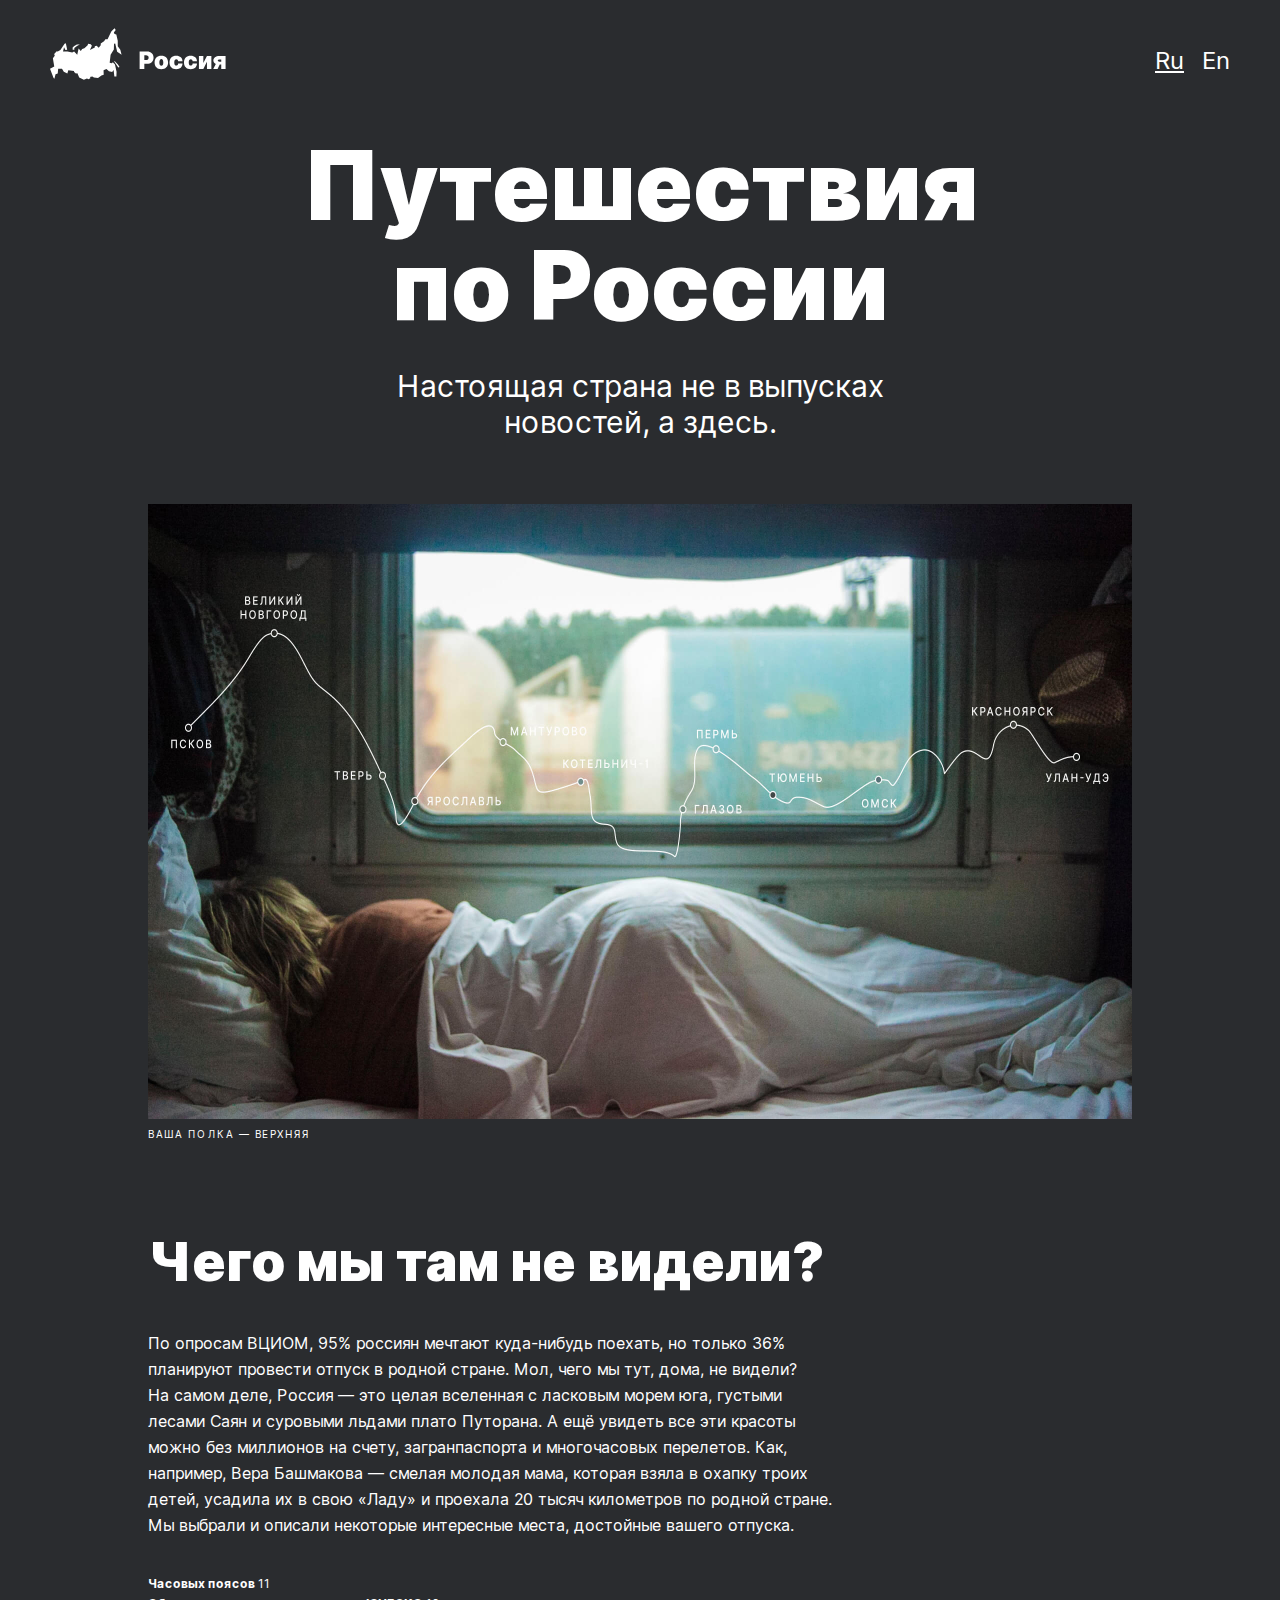
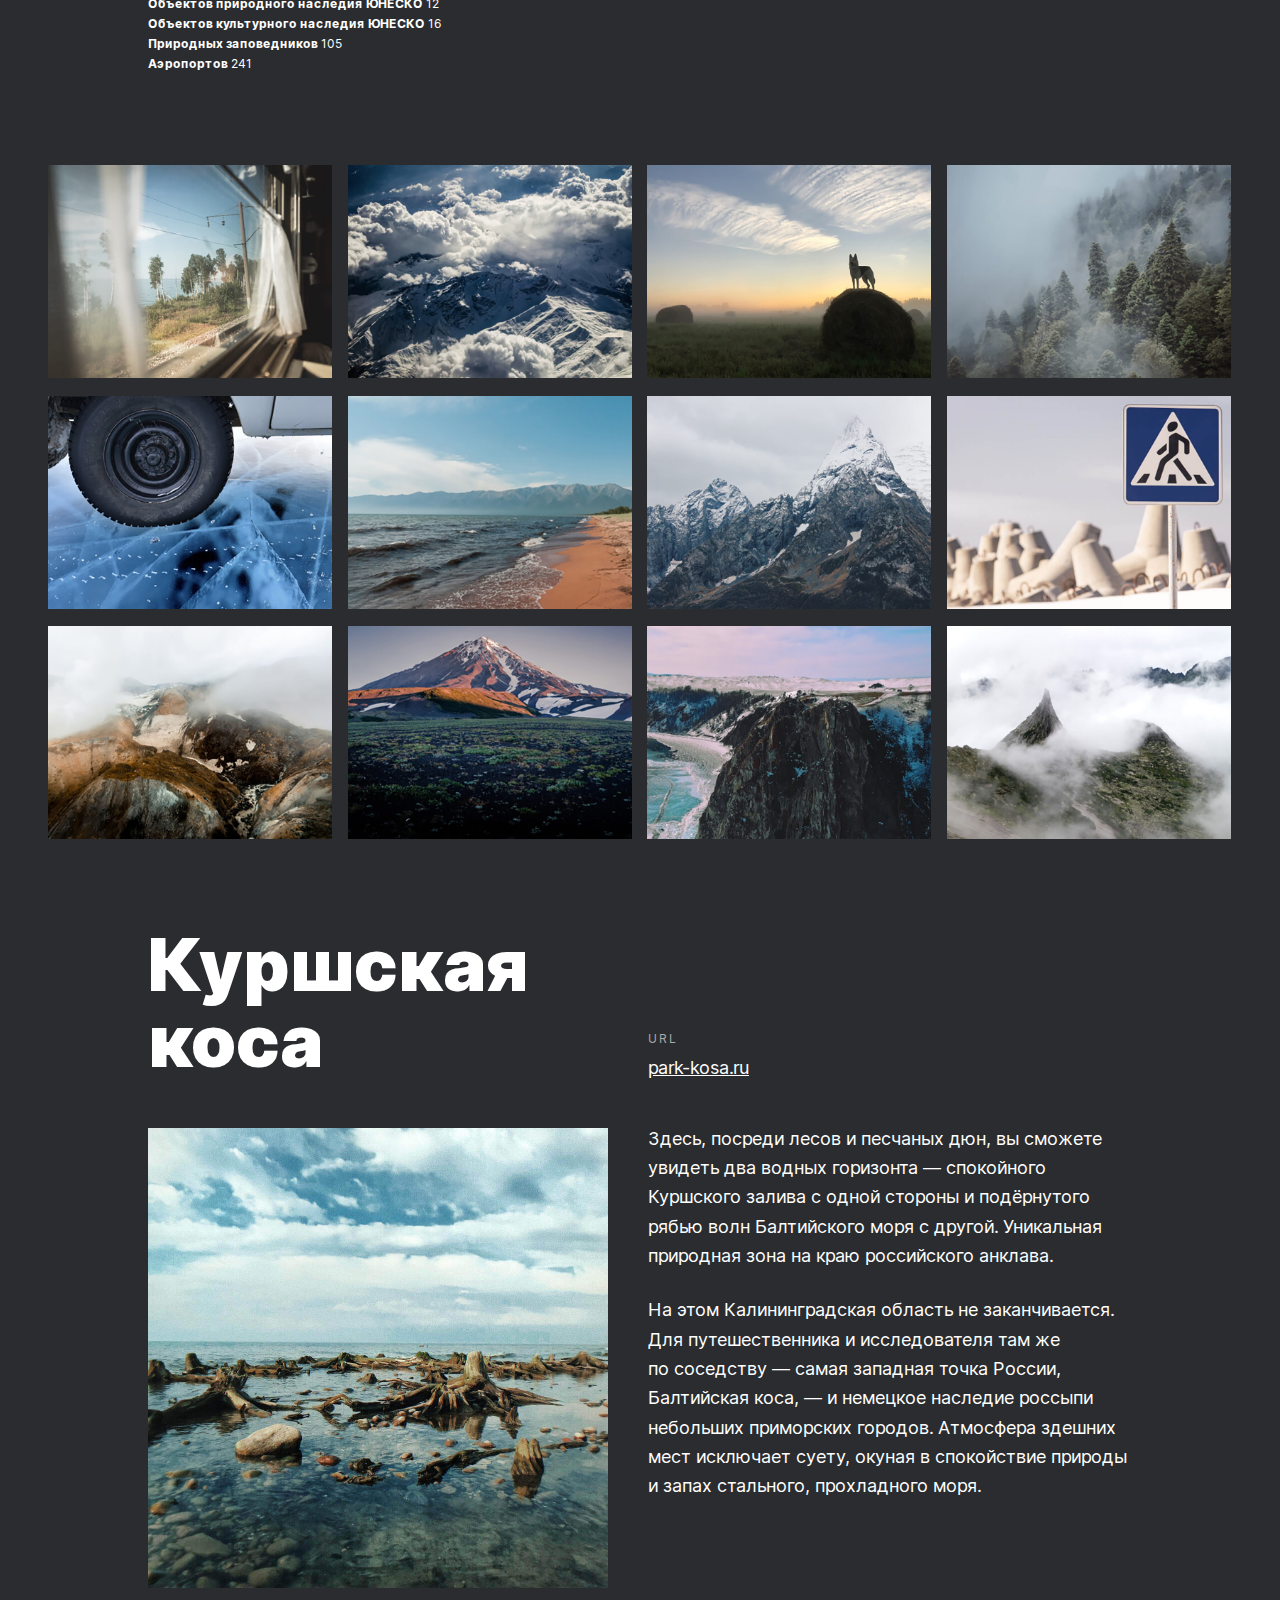
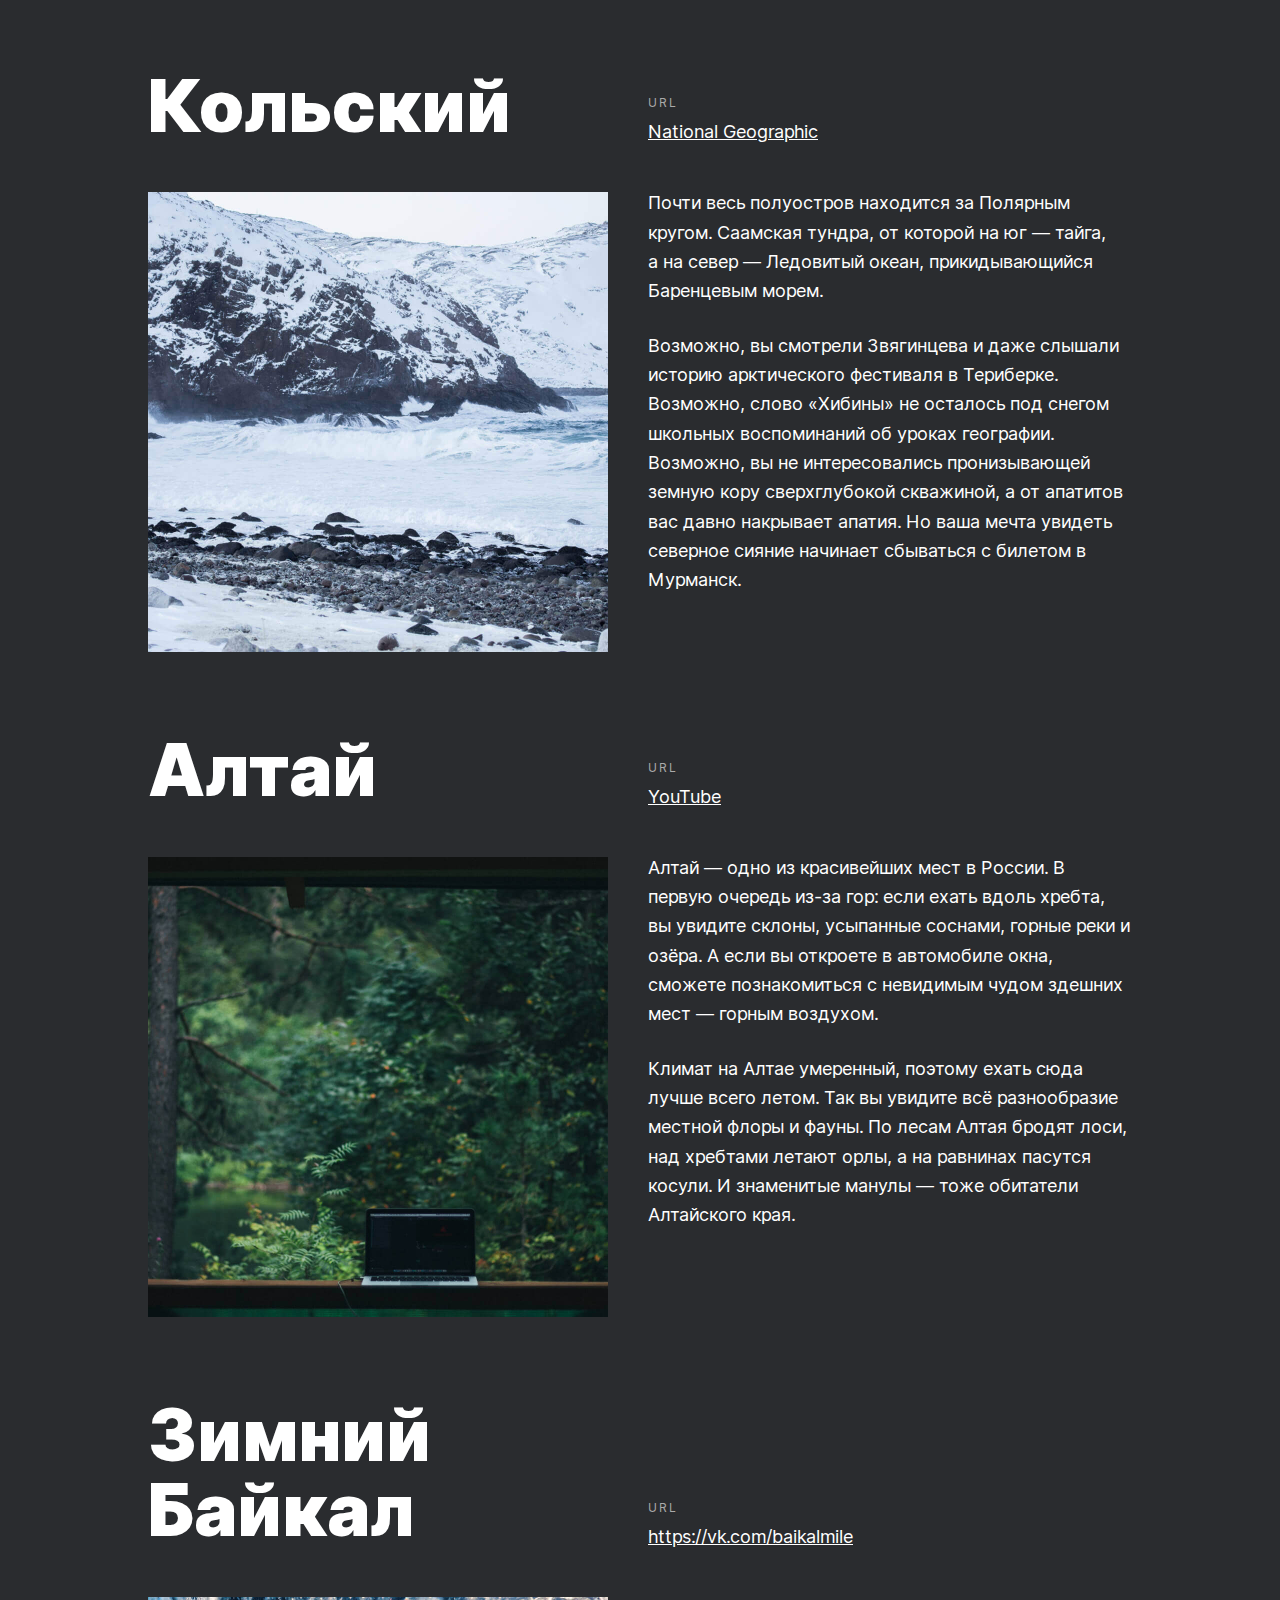
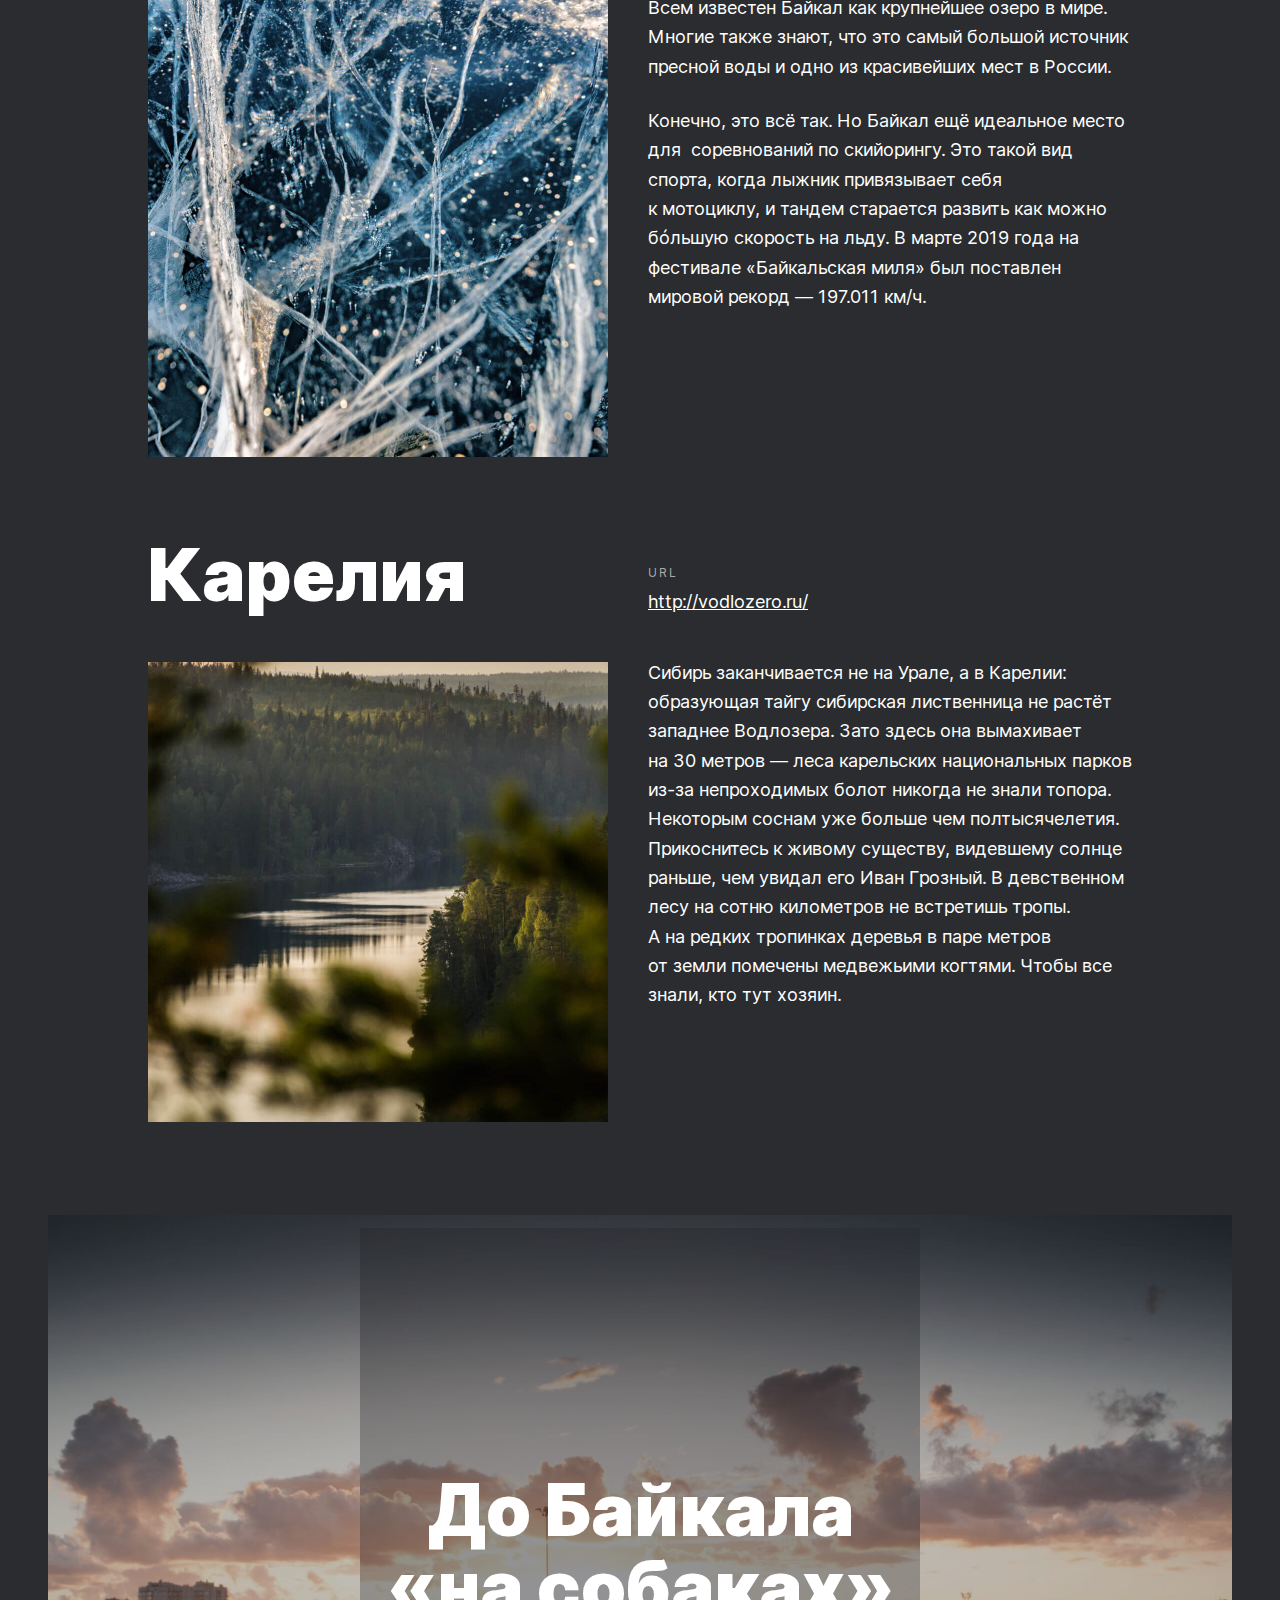
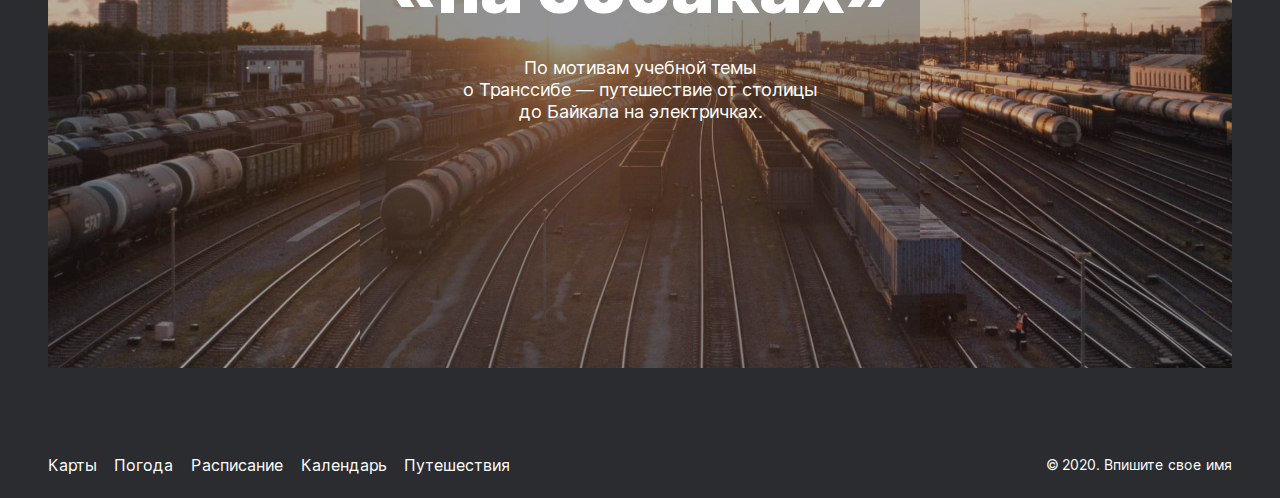
==== commit 80469d04: "Исправления БЭМ text-element" ====
--- a/index.html
+++ b/index.html
@@ -58,31 +58,45 @@
             интересные места, достойные вашего отпуска.
           </p>
           <ul class="intro__list">
-            <li class="intro__list-element">
-              <p class="intro__list-element_type_text">Часовых поясов</p>
-              <p class="intro__list-element_type_number">11</p>
-            </li>
-            <li class="intro__list-element">
-              <p class="intro__list-element_type_text">
+            <li class="intro__element">
+              <p class="intro__element-text intro__element-text_type_text">
+                Часовых поясов
+              </p>
+              <p class="intro__element-text intro__element-text_type_number">
+                11
+              </p>
+            </li>
+            <li class="intro__element">
+              <p class="intro__element-text intro__element-text_type_text">
                 Объектов природного наследия ЮНЕСКО
               </p>
-              <p class="intro__list-element_type_number">12</p>
-            </li>
-            <li class="intro__list-element">
-              <p class="intro__list-element_type_text">
+              <p class="intro__element-text intro__element-text_type_number">
+                12
+              </p>
+            </li>
+            <li class="intro__element">
+              <p class="intro__element-text intro__element-text_type_text">
                 Объектов культурного наследия ЮНЕСКО
               </p>
-              <p class="intro__list-element_type_number">16</p>
-            </li>
-            <li class="intro__list-element">
-              <p class="intro__list-element_type_text">
+              <p class="intro__element-text intro__element-text_type_number">
+                16
+              </p>
+            </li>
+            <li class="intro__element">
+              <p class="intro__element-text intro__element-text_type_text">
                 Природных заповедников
               </p>
-              <p class="intro__list-element_type_number">105</p>
-            </li>
-            <li class="intro__list-element">
-              <p class="intro__list-element_type_text">Аэропортов</p>
-              <p class="intro__list-element_type_number">241</p>
+              <p class="intro__element-text intro__element-text_type_number">
+                105
+              </p>
+            </li>
+            <li class="intro__element">
+              <p class="intro__element-text intro__element-text_type_text">
+                Аэропортов
+              </p>
+              <p class="intro__element-text intro__element-text_type_number">
+                241
+              </p>
             </li>
           </ul>
         </section>
--- a/pages/index.css
+++ b/pages/index.css
@@ -22,9 +22,10 @@
 @import url(../blocks/intro/__title/intro__title.css);
 @import url(../blocks/intro/__text/intro__text.css);
 @import url(../blocks/intro/__list/intro__list.css);
-@import url(../blocks/intro/__list-element/intro__list-element.css);
-@import url(../blocks/intro/__list-element/__type/intro__list-element_type_text.css);
-@import url(../blocks/intro/__list-element/__type/intro__list-element_type_number.css);
+@import url(../blocks/intro/__element/intro__element.css);
+@import url(../blocks/intro/__element-text/intro__element-text.css);
+@import url(../blocks/intro/__element-text/_type/intro__element-text_type_number.css);
+@import url(../blocks/intro/__element-text/_type/intro__element-text_type_text.css);
 
 
 @import url(../blocks/photo-grid/photo-grid.css);
